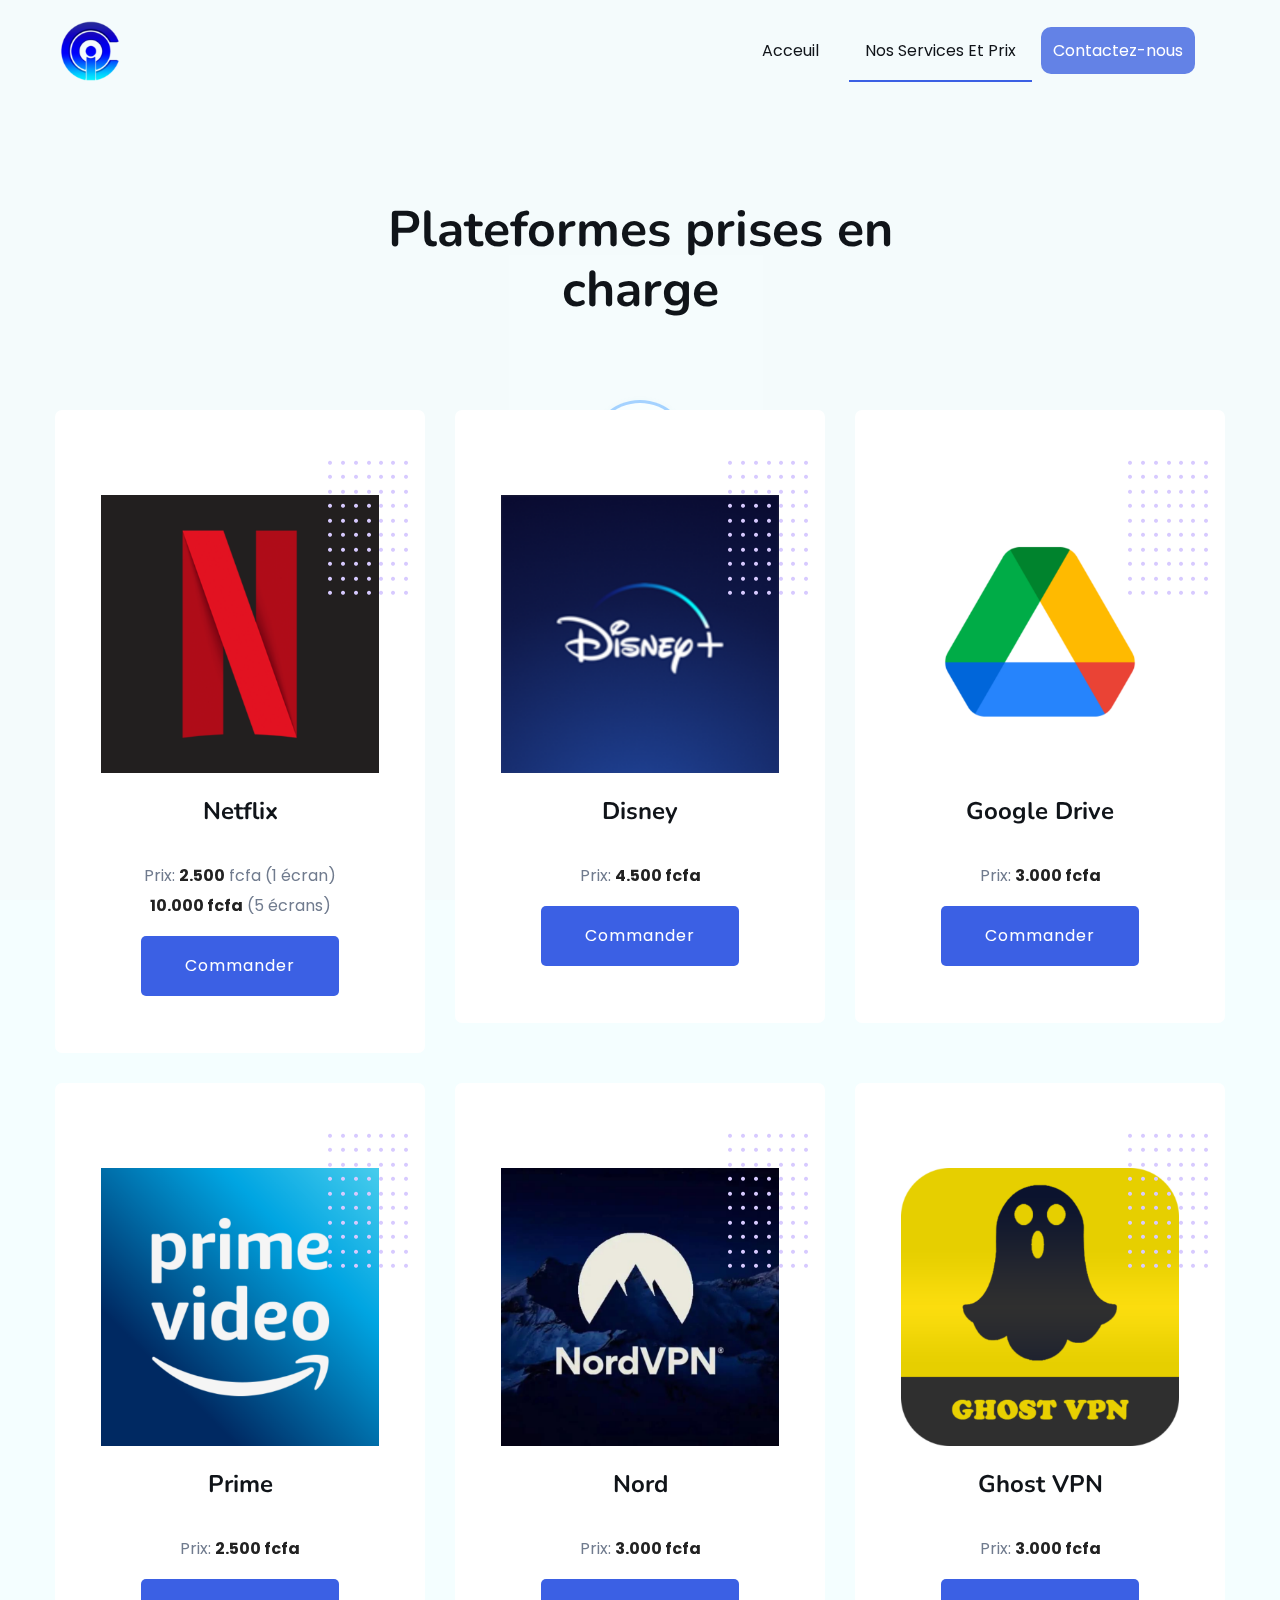
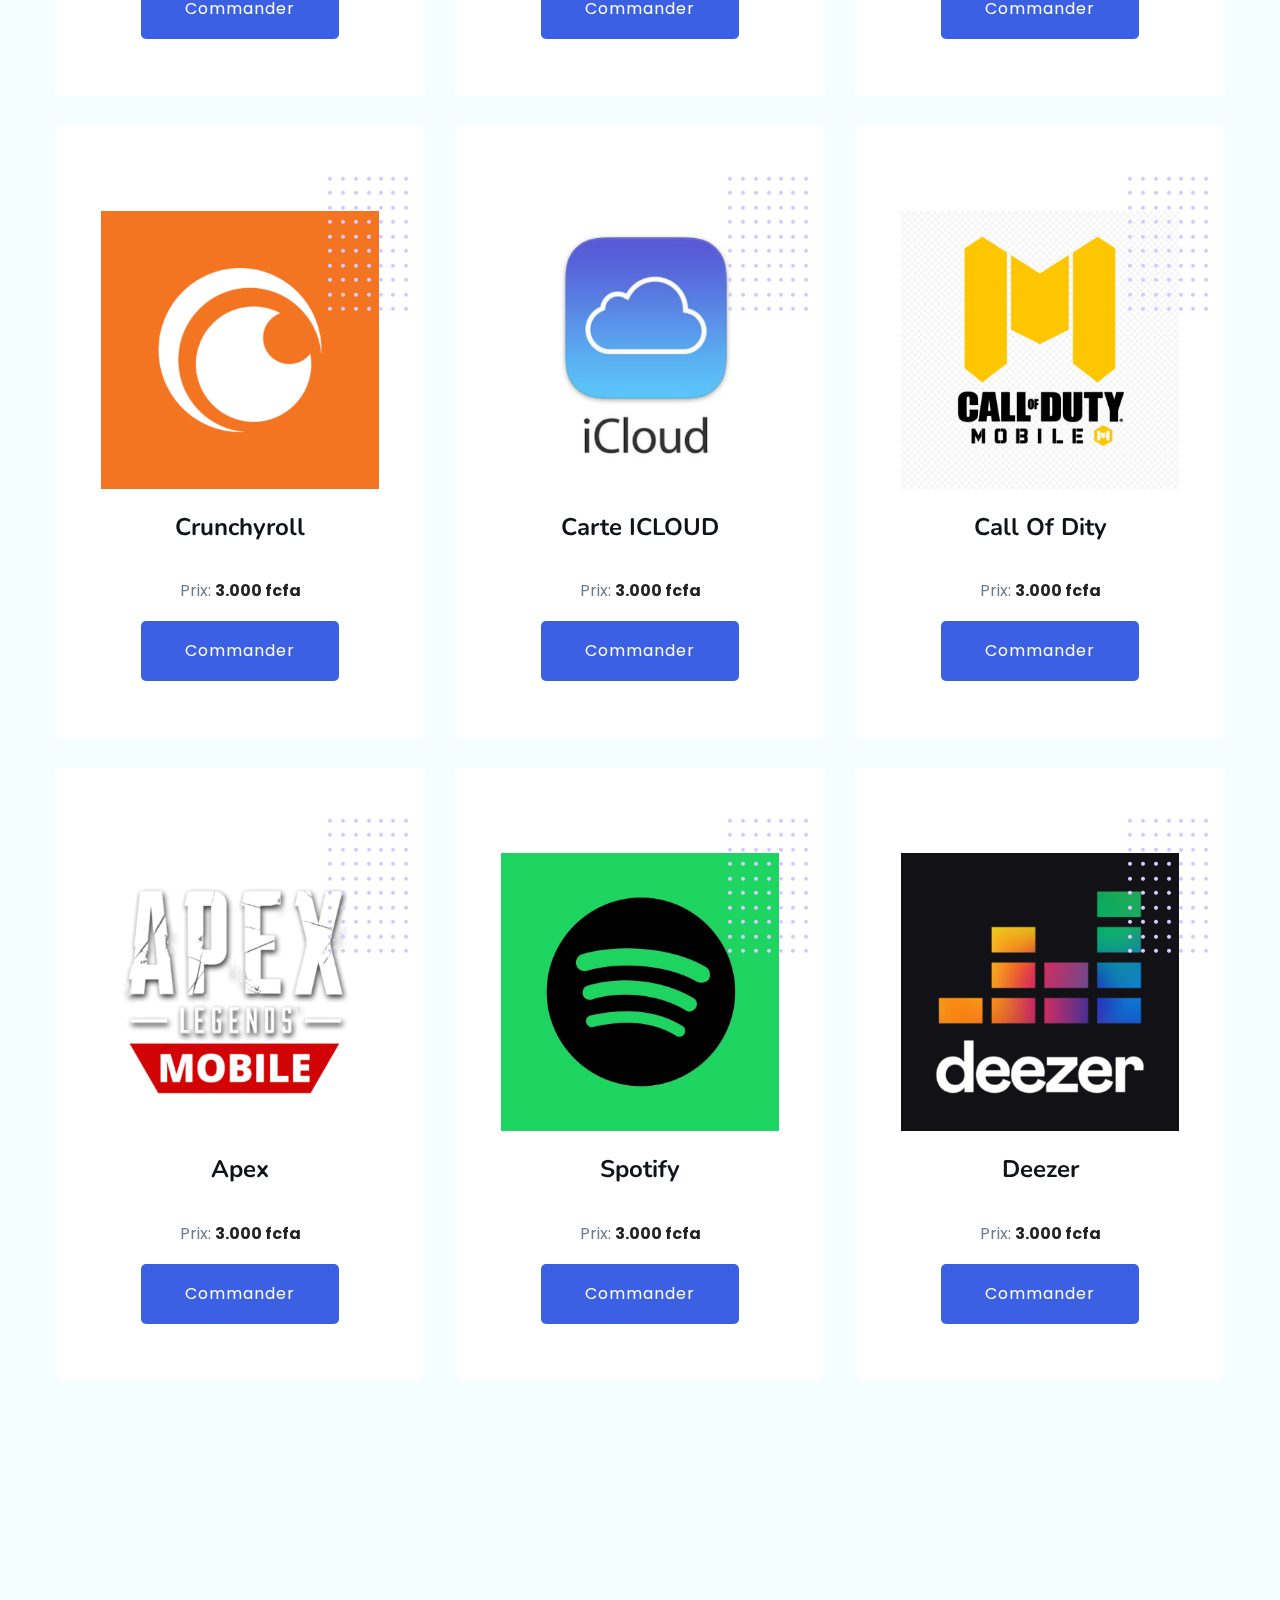
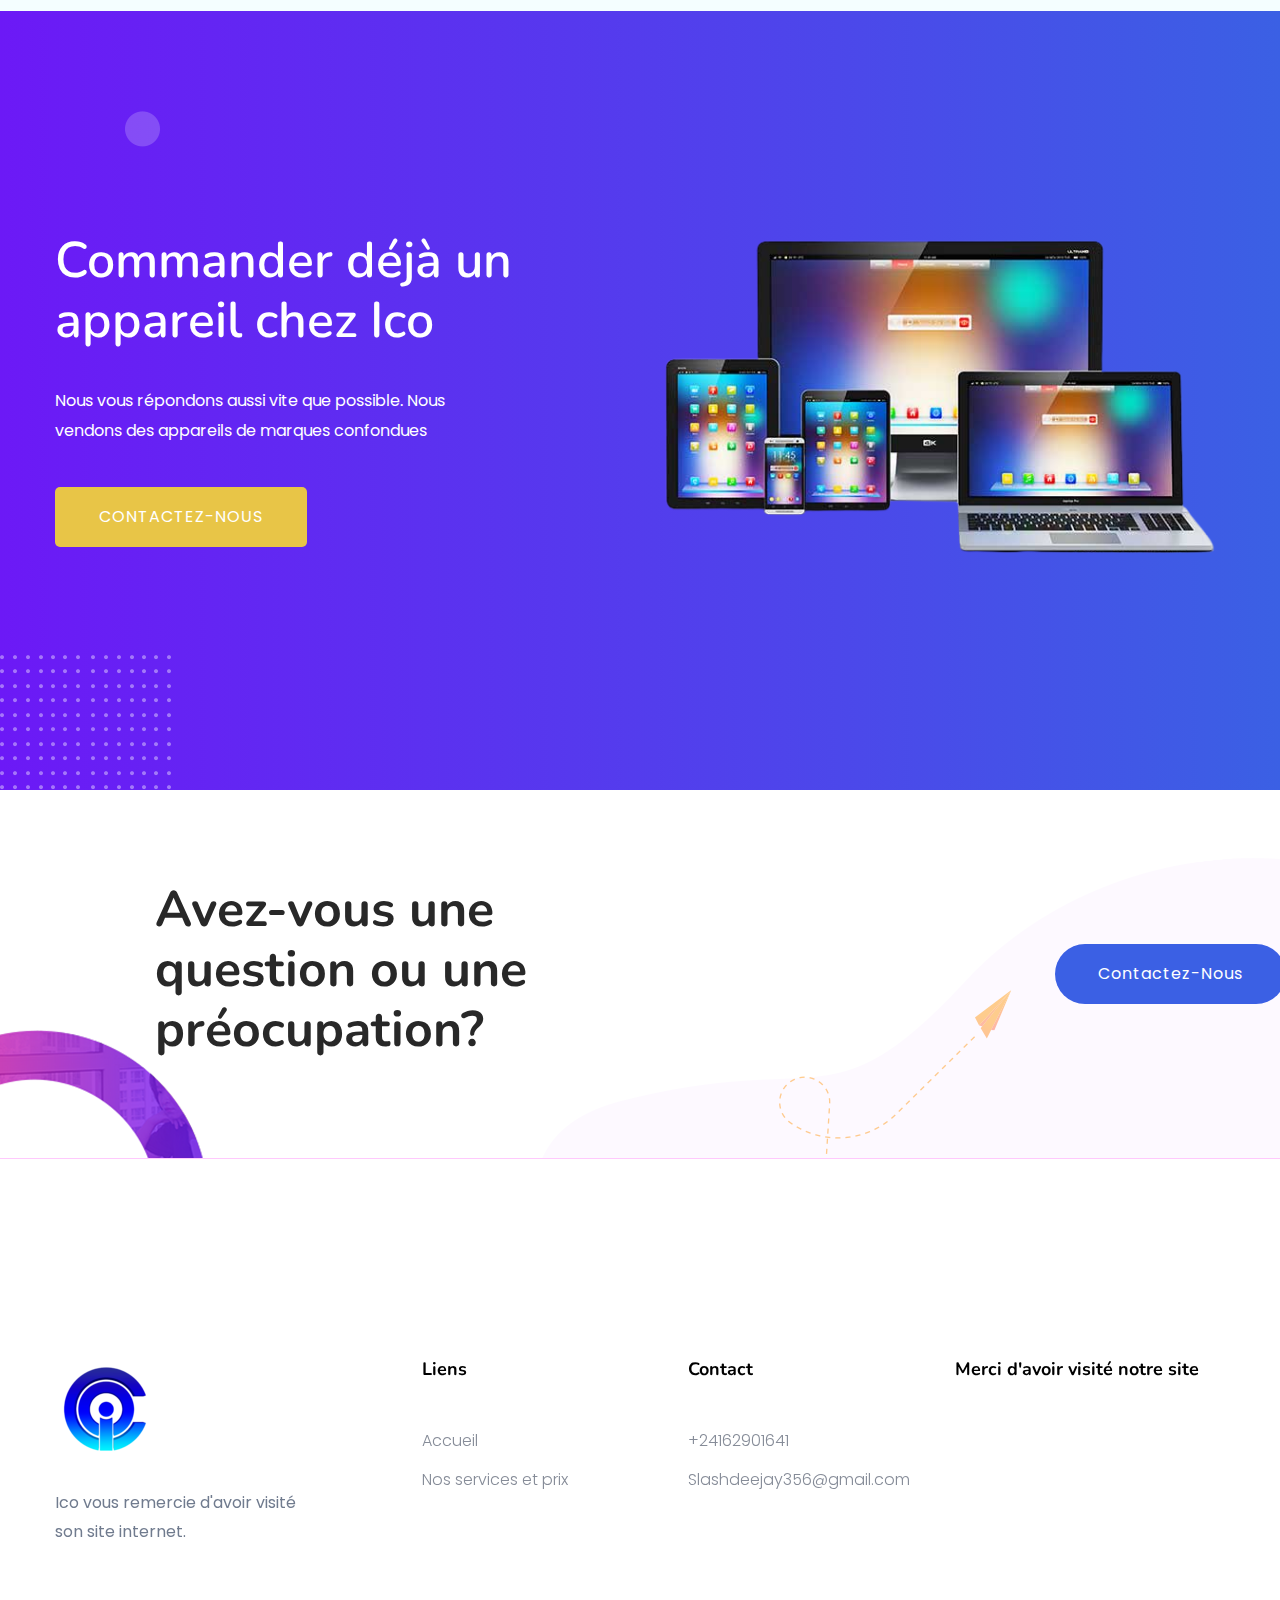
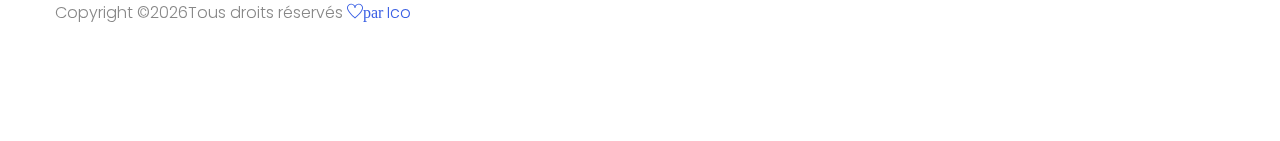
==== services.html @ b7241679 "A" ====
<!doctype html>
<html class="no-js" lang="zxx">
    <head>
        <meta charset="utf-8">
        <meta http-equiv="x-ua-compatible" content="ie=edge">
        <title>App Landing Template </title>
        <meta name="description" content="">
        <meta name="viewport" content="width=device-width, initial-scale=1">
        <link rel="manifest" href="site.webmanifest">
		<link rel="shortcut icon" type="image/x-icon" href="assets/img/favicon.ico">

		<!-- CSS here -->
            <link rel="stylesheet" href="assets/css/bootstrap.min.css">
            <link rel="stylesheet" href="assets/css/owl.carousel.min.css">
            <link rel="stylesheet" href="assets/css/flaticon.css">
            <link rel="stylesheet" href="assets/css/slicknav.css">
            <link rel="stylesheet" href="assets/css/animate.min.css">
            <link rel="stylesheet" href="assets/css/magnific-popup.css">
            <link rel="stylesheet" href="assets/css/fontawesome-all.min.css">
            <link rel="stylesheet" href="assets/css/themify-icons.css">
            <link rel="stylesheet" href="assets/css/slick.css">
            <link rel="stylesheet" href="assets/css/nice-select.css">
            <link rel="stylesheet" href="assets/css/style.css">
            <link rel="stylesheet" href="assets/css/responsive.css">
   </head>

   <body>
       
    <!-- Preloader Start -->
    <div id="preloader-active">
        <div class="preloader d-flex align-items-center justify-content-center">
            <div class="preloader-inner position-relative">
                <div class="preloader-circle"></div>
                <div class="preloader-img pere-text">
                    <img src="assets/img/logo/logo.png" alt="">
                </div>
            </div>
        </div>
    </div>
    <!-- Preloader Start -->

    <header>
        <!-- Header Start -->
       <div class="header-area header-transparrent ">
            <div class="main-header header-sticky">
                <div class="container">
                    <div class="row align-items-center">
                        <!-- Logo -->
                        <div class="col-xl-2 col-lg-2 col-md-2">
                            <div class="logo">
                                <a href="index.html"><img src="assets/img/logo/logo.png" alt="" width="70"></a>
                            </div>
                        </div>
                        <div class="col-xl-10 col-lg-10 col-md-10">
                            <!-- Main-menu -->
                            <div class="main-menu f-right d-none d-lg-block">
                                <nav>
                                    <ul id="navigation">    
                                        <li ><a href="index.html"> Acceuil</a></li>
                                        
                                        <li class="active"><a href="services.html">Nos services et prix</a></li>
                                        
                                      
                                        
                                        <a href="contact.html" style="background:#6382e6 !important; padding: 12px !important; border-radius: 10px; color: white !important;">Contactez-nous</a>
                                    </ul>
                                </nav>
                            </div>
                        </div>
                        <!-- Mobile Menu -->
                        <div class="col-12">
                            <div class="mobile_menu d-block d-lg-none"></div>
                        </div>
                    </div>
                </div>
            </div>
       </div>
        <!-- Header End -->
    </header>

    <main>

        <!-- Services Area Start -->
        <section class="service-area sky-blue section-padding2">
            <div class="container">
                <!-- Section Tittle -->
                <div class="row d-flex justify-content-center">
                    <div class="col-lg-6">
                        <div class="section-tittle text-center">
                            <h2>Plateformes prises en charge</h2>
                        </div>
                    </div>
                </div>
                <!-- Section caption -->
                <div class="row">
                    <div class="col-xl-4 col-lg-4 col-md-6">
                        <div class="services-caption text-center mb-30">
                            
                            <div class="service-icon">
                                
                                <img src="./assets/img/hero/netlify.png" alt="" srcset="" class="img-fluid">
                            </div> 
                            
                            <div class="service-cap">
                                <br>
                                <h4><a href="#">Netflix</a></h4>
                                <p>Prix: <b>2.500</b> fcfa (1 écran) <br> <b>10.000 fcfa</b> (5 écrans)</p>
                            </div>
                            <a href="https://wa.me/+24107236972?text=Bonjour Ico, Je veux un abonnement NETFLIX." class="j btn btn-primary"> Commander</a>
                        </div>
                    </div>
                    <div class="col-xl-4 col-lg-4 col-md-6">
                        <div class="services-caption text-center mb-30">
                            <div class="service-icon">
                                
                                <img src="./assets/img/hero/disney.png" alt="" srcset="" class="img-fluid">

                            </div> 
                            <div class="service-cap">
                                <br>
                                <h4><a href="#">Disney</a></h4>
                                <p>Prix: <b>4.500 fcfa</b> </p>
                            </div>
                            <a href="https://wa.me/+24107236972?text=Bonjour Ico, Je veux un abonnement Disney." class="j btn btn-primary"> Commander</a>

                        </div>
                    </div> 

                    <div class="col-xl-4 col-lg-4 col-md-6">
                        <div class="services-caption  text-center mb-30">
                            <div class="service-icon">
                                
                                <img src="./assets/img/hero/drive.png" alt="" srcset="" class="img-fluid">
                                
                            </div> 
                            <div class="service-cap">
                                <br>
                                <h4><a href="#">Google Drive</a></h4>
                                <p>Prix: <b>3.000 fcfa</b> </p>

                            </div>
                            <a href="https://wa.me/+24107236972?text=Bonjour Ico, Je veux plus d'informations sur drive." class="j btn btn-primary"> Commander</a>

                        </div>
                    </div>

                    <div class="col-xl-4 col-lg-4 col-md-6">
                        <div class="services-caption  text-center mb-30">
                            <div class="service-icon">
                                
                                <img src="./assets/img/hero/prime.png" alt="" srcset="" class="img-fluid">
                                
                            </div> 
                            <div class="service-cap">
                                <br>
                                <h4><a href="#">Prime</a></h4>
                                <p>Prix: <b>2.500 fcfa</b> </p>
                                

                            </div>
                            <a href="https://wa.me/+24107236972?text=Bonjour Ico, Je veux un abonnement Prime." class="j btn btn-primary"> Commander</a>

                        </div>
                    </div>
                    <div class="col-xl-4 col-lg-4 col-md-6">
                        <div class="services-caption  text-center mb-30">
                            <div class="service-icon">
                                
                                <img src="./assets/img/hero/nord.png" alt="" srcset="" class="img-fluid">
                                
                            </div> 
                            <div class="service-cap">
                                <br>
                                <h4><a href="#">Nord</a></h4>
                                <p>Prix: <b>3.000 fcfa</b> </p>
                                

                            </div>
                            <a href="https://wa.me/+24107236972?text=Bonjour Ico, Je veux un abonnement Nord." class="j btn btn-primary"> Commander</a>

                        </div>
                    </div>

                    <div class="col-xl-4 col-lg-4 col-md-6">
                        <div class="services-caption  text-center mb-30">
                            <div class="service-icon">
                                
                                <img src="./assets/img/hero/vpn.png" alt="" srcset="" class="img-fluid">
                                
                            </div> 
                            <div class="service-cap">
                                <br>
                                <h4><a href="#">Ghost VPN</a></h4>
                                <p>Prix: <b>3.000 fcfa</b> </p>
                                

                            </div>
                            <a href="https://wa.me/+24107236972?text=Bonjour Ico, Je veux un abonnement Ghost VPN." class="j btn btn-primary"> Commander</a>

                        </div>
                    </div>
                    <div class="col-xl-4 col-lg-4 col-md-6">
                        <div class="services-caption  text-center mb-30">
                            <div class="service-icon">
                                
                                <img src="./assets/img/hero/cty.png" alt="" srcset="" class="img-fluid">
                                
                            </div> 
                            <div class="service-cap">
                                <br>
                                <h4><a href="#">Crunchyroll </a></h4>
                                <p>Prix: <b>3.000 fcfa</b> </p>
                                

                            </div>
                            <a href="https://wa.me/+24107236972?text=Bonjour Ico, Je veux un abonnement Crunchyroll ." class="j btn btn-primary"> Commander</a>

                        </div>
                    </div>

                    <div class="col-xl-4 col-lg-4 col-md-6">
                        <div class="services-caption  text-center mb-30">
                            <div class="service-icon">
                                
                                <img src="./assets/img/hero/cloud.png" alt="" srcset="" class="img-fluid">
                                
                            </div> 
                            <div class="service-cap">
                                <br>
                                <h4><a href="#">Carte ICLOUD </a></h4>
                                <p>Prix: <b>3.000 fcfa</b> </p>
                                

                            </div>
                            <a href="https://wa.me/+24107236972?text=Bonjour Ico, Je veux une carte Icloud ." class="j btn btn-primary"> Commander</a>

                        </div>
                    </div>

                    <div class="col-xl-4 col-lg-4 col-md-6">
                        <div class="services-caption  text-center mb-30">
                            <div class="service-icon">
                                
                                <img src="./assets/img/hero/call.png" alt="" srcset="" class="img-fluid">
                                
                            </div> 
                            <div class="service-cap">
                                <br>
                                <h4><a href="#">Call Of Dity </a></h4>
                                <p>Prix: <b>3.000 fcfa</b> </p>
                                

                            </div>
                            <a href="https://wa.me/+24107236972?text=Bonjour Ico, Je veux en savoir plus sur Call of Dity ." class="j btn btn-primary"> Commander</a>

                        </div>
                    </div>

                    <div class="col-xl-4 col-lg-4 col-md-6">
                        <div class="services-caption  text-center mb-30">
                            <div class="service-icon">
                                
                                <img src="./assets/img/hero/apex.png" alt="" srcset="" class="img-fluid">
                                
                            </div> 
                            <div class="service-cap">
                                <br>
                                <h4><a href="#">Apex  </a></h4>
                                <p>Prix: <b>3.000 fcfa</b> </p>
                                

                            </div>
                            <a href="https://wa.me/+24107236972?text=Bonjour Ico, Je veux en savoir plus sur Apex Legends Mobile ." class="j btn btn-primary"> Commander</a>

                        </div>
                    </div>

                    <div class="col-xl-4 col-lg-4 col-md-6">
                        <div class="services-caption  text-center mb-30">
                            <div class="service-icon">
                                
                                <img src="./assets/img/hero/spotify.png" alt="" srcset="" class="img-fluid">
                                
                            </div> 
                            <div class="service-cap">
                                <br>
                                <h4><a href="#">Spotify </a></h4>
                                <p>Prix: <b>3.000 fcfa</b> </p>
                                

                            </div>
                            <a href="https://wa.me/+24107236972?text=Bonjour Ico, Je veux un abonnement Spotify." class="j btn btn-primary"> Commander</a>

                        </div>
                    </div>

                    <div class="col-xl-4 col-lg-4 col-md-6">
                        <div class="services-caption  text-center mb-30">
                            <div class="service-icon">
                                
                                <img src="./assets/img/hero/deezer.png" alt="" srcset="" class="img-fluid">
                                
                            </div> 
                            <div class="service-cap">
                                <br>
                                <h4><a href="#">Deezer </a></h4>
                                <p>Prix: <b>3.000 fcfa</b> </p>
                                

                            </div>
                            <a href="https://wa.me/+24107236972?text=Bonjour Ico, Je veux un abonnement Deezer ." class="j btn btn-primary"> Commander</a>

                        </div>
                    </div>


                    
                   
                    
                </div>
            </div>
        </section>
        <!-- Services Area End -->
        
        <!-- Available App  Start-->
        <div class="available-app-area">
            <div class="container">
                <div class="row d-flex justify-content-between">
                    <div class="col-xl-5 col-lg-6">
                        <div class="app-caption">
                            <div class="section-tittle section-tittle3">
                                <h2>Commander déjà un appareil chez Ico</h2>
                                <p>Nous vous répondons aussi vite que possible. Nous vendons des appareils de marques confondues </p>
                              
                                <div class="">
                                    <a href="https://wa.me/+24107236972?text=Bonjour Ico, Je veux commander un appareil" class="btn btn-danger" style="background-color: #E8C547;">CONTACTEZ-NOUS</a>
                                </div>
                            </div>
                        </div>
                    </div>
                    <div class="col-xl-6 col-lg-6">
                        <div class="app-img">
                            <img src="assets/img/hero/ordi1301-removebg-preview.png" alt="">
                        </div>
                    </div>
                </div>
            </div>
            <!-- Shape -->
            <div class="app-shape">
                <img src="assets/img/shape/app-shape-top.png" alt="" class="app-shape-top heartbeat d-none d-lg-block">
                <img src="assets/img/shape/app-shape-left.png" alt="" class="app-shape-left d-none d-xl-block">
                <!-- <img src="assets/img/shape/app-shape-right.png" alt="" class="app-shape-right bounce-animate "> -->
            </div>
        </div>
        <!-- Available App End-->
        <!-- Say Something Start -->
        <div class="say-something-aera pt-90 pb-90 fix">
            <div class="container">
                <div class="row justify-content-between align-items-center">
                    <div class="offset-xl-1 offset-lg-1 col-xl-5 col-lg-5">
                        <div class="say-something-cap">
                            <h2>Avez-vous une question ou une préocupation?</h2>
                        </div>
                    </div>
                    <div class="col-xl-2 col-lg-3">
                        <div class="say-btn">
                            <a href="https://wa.me/+24107236972?text=Bonjour Ico, J'ai une petite préocupation..." class="btn radius-btn">Contactez-nous</a>
                        </div>
                    </div>
                </div>
            </div>
            <!-- shape -->
            <div class="say-shape">
                <img src="assets/img/shape/say-shape-left.png" alt="" class="say-shape1 rotateme d-none d-xl-block">
                <img src="assets/img/shape/say-shape-right.png" alt="" class="say-shape2 d-none d-lg-block">
            </div>
        </div>
        <!-- Say Something End -->
     
    </main>
    <footer>

        <!-- Footer Start-->
       <div class="footer-main">
         <div class="footer-area footer-padding">
             <div class="container">
                 <div class="row  justify-content-between">
                     <div class="col-lg-3 col-md-4 col-sm-8">
                          <div class="single-footer-caption mb-30">
                               <!-- logo -->
                              <div class="footer-logo">
                                  <a href="index.html"><img src="assets/img/logo/logo.png" alt=""></a>
                              </div>
                              <div class="footer-tittle">
                                  <div class="footer-pera">
                                      <p class="info1">Ico vous remercie d'avoir visité son site internet.</p>
                                 </div>
                              </div>
                          </div>
                     </div>
                     <div class="col-lg-2 col-md-4 col-sm-5">
                         <div class="single-footer-caption mb-50">
                             <div class="footer-tittle">
                                 <h4>Liens</h4>
                                 <ul>
                                     <li><a href="#">Accueil</a></li>
                                     <li><a href="#">Nos services et prix</a></li>
                                    
                                 </ul>
                             </div>
                         </div>
                     </div>
                     <div class="col-lg-2 col-md-4 col-sm-7">
                         <div class="single-footer-caption mb-50">
                             <div class="footer-tittle">
                                 <h4>Contact</h4>
                                 <ul>
                                     <li><a href="tel:+24162901641">+24162901641</a></li>
                                     <li><a href="mailto:Slashdeejay356@gmail.com">Slashdeejay356@gmail.com</a></li>
                                     
                                 </ul>
                             </div>
                         </div>
                     </div>
                     <div class="col-lg-3 col-md-6 col-sm-8">
                         <div class="single-footer-caption mb-50">
                             <div class="footer-tittle">
                                 <h4>Merci d'avoir visité notre site</h4>
                                 <div class="footer-pera footer-pera2">
                                  
                              </div>
                              <!-- Form -->
                              
                             </div>
                         </div>
                     </div>
                 </div>
                 <!-- Copy-Right -->
                 <div class="row align-items-center">
                     <div class="col-xl-12 ">
                         <div class="footer-copy-right">
                            <p><!-- Link back to Colorlib can't be removed. Template is licensed under CC BY 3.0. -->
   Copyright &copy;<script>document.write(new Date().getFullYear());</script>Tous droits réservés <i class="ti-heart" aria-hidden="true">par</i> <a href="#" target="_blank">Ico</a>
   <!-- Link back to Colorlib can't be removed. Template is licensed under CC BY 3.0. --></p>
                         </div>
                     </div>
                 </div>
             </div>
         </div>
       </div>
        <!-- Footer End-->
 
    </footer>
   
	<!-- JS here -->
	
		<!-- All JS Custom Plugins Link Here here -->
        <script src="./assets/js/vendor/modernizr-3.5.0.min.js"></script>
		
		<!-- Jquery, Popper, Bootstrap -->
		<script src="./assets/js/vendor/jquery-1.12.4.min.js"></script>
        <script src="./assets/js/popper.min.js"></script>
        <script src="./assets/js/bootstrap.min.js"></script>
	    <!-- Jquery Mobile Menu -->
        <script src="./assets/js/jquery.slicknav.min.js"></script>

		<!-- Jquery Slick , Owl-Carousel Plugins -->
        <script src="./assets/js/owl.carousel.min.js"></script>
        <script src="./assets/js/slick.min.js"></script>
        <!-- Date Picker -->
        <script src="./assets/js/gijgo.min.js"></script>
		<!-- One Page, Animated-HeadLin -->
        <script src="./assets/js/wow.min.js"></script>
		<script src="./assets/js/animated.headline.js"></script>
        <script src="./assets/js/jquery.magnific-popup.js"></script>

		<!-- Scrollup, nice-select, sticky -->
        <script src="./assets/js/jquery.scrollUp.min.js"></script>
        <script src="./assets/js/jquery.nice-select.min.js"></script>
		<script src="./assets/js/jquery.sticky.js"></script>
        
        <!-- contact js -->
        <script src="./assets/js/contact.js"></script>
        <script src="./assets/js/jquery.form.js"></script>
        <script src="./assets/js/jquery.validate.min.js"></script>
        <script src="./assets/js/mail-script.js"></script>
        <script src="./assets/js/jquery.ajaxchimp.min.js"></script>
        
		<!-- Jquery Plugins, main Jquery -->	
        <script src="./assets/js/plugins.js"></script>
        <script src="./assets/js/main.js"></script>
        
    </body>
</html>
---- assets/css/flaticon.css ----
/*
  	Flaticon icon font: Flaticon
  	Creation date: 20/02/2020 09:43
  	*/

@font-face {
  font-family: "Flaticon";
  src: url("../fonts/Flaticon.eot");
  src: url("../fonts/Flaticon.eot?#iefix") format("embedded-opentype"),
       url("../fonts/Flaticon.woff2") format("woff2"),
       url("../fonts/Flaticon.woff") format("woff"),
       url("../fonts/Flaticon.ttf") format("truetype"),
       url("../fonts/Flaticon.svg#Flaticon") format("svg");
  font-weight: normal;
  font-style: normal;
}

@media screen and (-webkit-min-device-pixel-ratio:0) {
  @font-face {
    font-family: "Flaticon";
    src: url("../fonts/Flaticon.svg#Flaticon") format("svg");
  }
}

[class^="flaticon-"]:before, [class*=" flaticon-"]:before,
[class^="flaticon-"]:after, [class*=" flaticon-"]:after {   
  font-family: Flaticon;

}

.flaticon-businessman:before { content: "\f100"; }
.flaticon-pay:before { content: "\f101"; }
.flaticon-plane:before { content: "\f102"; }
.flaticon-support:before { content: "\f103"; }
---- assets/css/themify-icons.css ----
@font-face {
	font-family: 'themify';
	src:url('../fonts/themify.eot?-fvbane');


	src:url('../fonts/themify.eot?#iefix-fvbane') format('embedded-opentype'),
		url('../fonts/themify.woff?-fvbane') format('woff'),
		url('../fonts/themify.ttf?-fvbane') format('truetype'),
		url('../fonts/themify.svg?-fvbane#themify') format('svg');
	font-weight: normal;
	font-style: normal;
}

[class^="ti-"], [class*=" ti-"] {
	font-family: 'themify';
	speak: none;
	font-style: normal;
	font-weight: normal;
	font-variant: normal;
	text-transform: none;
	line-height: 1;

	/* Better Font Rendering =========== */
	-webkit-font-smoothing: antialiased;
	-moz-osx-font-smoothing: grayscale;
}

.ti-wand:before {
	content: "\e600";
}
.ti-volume:before {
	content: "\e601";
}
.ti-user:before {
	content: "\e602";
}
.ti-unlock:before {
	content: "\e603";
}
.ti-unlink:before {
	content: "\e604";
}
.ti-trash:before {
	content: "\e605";
}
.ti-thought:before {
	content: "\e606";
}
.ti-target:before {
	content: "\e607";
}
.ti-tag:before {
	content: "\e608";
}
.ti-tablet:before {
	content: "\e609";
}
.ti-star:before {
	content: "\e60a";
}
.ti-spray:before {
	content: "\e60b";
}
.ti-signal:before {
	content: "\e60c";
}
.ti-shopping-cart:before {
	content: "\e60d";
}
.ti-shopping-cart-full:before {
	content: "\e60e";
}
.ti-settings:before {
	content: "\e60f";
}
.ti-search:before {
	content: "\e610";
}
.ti-zoom-in:before {
	content: "\e611";
}
.ti-zoom-out:before {
	content: "\e612";
}
.ti-cut:before {
	content: "\e613";
}
.ti-ruler:before {
	content: "\e614";
}
.ti-ruler-pencil:before {
	content: "\e615";
}
.ti-ruler-alt:before {
	content: "\e616";
}
.ti-bookmark:before {
	content: "\e617";
}
.ti-bookmark-alt:before {
	content: "\e618";
}
.ti-reload:before {
	content: "\e619";
}
.ti-plus:before {
	content: "\e61a";
}
.ti-pin:before {
	content: "\e61b";
}
.ti-pencil:before {
	content: "\e61c";
}
.ti-pencil-alt:before {
	content: "\e61d";
}
.ti-paint-roller:before {
	content: "\e61e";
}
.ti-paint-bucket:before {
	content: "\e61f";
}
.ti-na:before {
	content: "\e620";
}
.ti-mobile:before {
	content: "\e621";
}
.ti-minus:before {
	content: "\e622";
}
.ti-medall:before {
	content: "\e623";
}
.ti-medall-alt:before {
	content: "\e624";
}
.ti-marker:before {
	content: "\e625";
}
.ti-marker-alt:before {
	content: "\e626";
}
.ti-arrow-up:before {
	content: "\e627";
}
.ti-arrow-right:before {
	content: "\e628";
}
.ti-arrow-left:before {
	content: "\e629";
}
.ti-arrow-down:before {
	content: "\e62a";
}
.ti-lock:before {
	content: "\e62b";
}
.ti-location-arrow:before {
	content: "\e62c";
}
.ti-link:before {
	content: "\e62d";
}
.ti-layout:before {
	content: "\e62e";
}
.ti-layers:before {
	content: "\e62f";
}
.ti-layers-alt:before {
	content: "\e630";
}
.ti-key:before {
	content: "\e631";
}
.ti-import:before {
	content: "\e632";
}
.ti-image:before {
	content: "\e633";
}
.ti-heart:before {
	content: "\e634";
}
.ti-heart-broken:before {
	content: "\e635";
}
.ti-hand-stop:before {
	content: "\e636";
}
.ti-hand-open:before {
	content: "\e637";
}
.ti-hand-drag:before {
	content: "\e638";
}
.ti-folder:before {
	content: "\e639";
}
.ti-flag:before {
	content: "\e63a";
}
.ti-flag-alt:before {
	content: "\e63b";
}
.ti-flag-alt-2:before {
	content: "\e63c";
}
.ti-eye:before {
	content: "\e63d";
}
.ti-export:before {
	content: "\e63e";
}
.ti-exchange-vertical:before {
	content: "\e63f";
}
.ti-desktop:before {
	content: "\e640";
}
.ti-cup:before {
	content: "\e641";
}
.ti-crown:before {
	content: "\e642";
}
.ti-comments:before {
	content: "\e643";
}
.ti-comment:before {
	content: "\e644";
}
.ti-comment-alt:before {
	content: "\e645";
}
.ti-close:before {
	content: "\e646";
}
.ti-clip:before {
	content: "\e647";
}
.ti-angle-up:before {
	content: "\e648";
}
.ti-angle-right:before {
	content: "\e649";
}
.ti-angle-left:before {
	content: "\e64a";
}
.ti-angle-down:before {
	content: "\e64b";
}
.ti-check:before {
	content: "\e64c";
}
.ti-check-box:before {
	content: "\e64d";
}
.ti-camera:before {
	content: "\e64e";
}
.ti-announcement:before {
	content: "\e64f";
}
.ti-brush:before {
	content: "\e650";
}
.ti-briefcase:before {
	content: "\e651";
}
.ti-bolt:before {
	content: "\e652";
}
.ti-bolt-alt:before {
	content: "\e653";
}
.ti-blackboard:before {
	content: "\e654";
}
.ti-bag:before {
	content: "\e655";
}
.ti-move:before {
	content: "\e656";
}
.ti-arrows-vertical:before {
	content: "\e657";
}
.ti-arrows-horizontal:before {
	content: "\e658";
}
.ti-fullscreen:before {
	content: "\e659";
}
.ti-arrow-top-right:before {
	content: "\e65a";
}
.ti-arrow-top-left:before {
	content: "\e65b";
}
.ti-arrow-circle-up:before {
	content: "\e65c";
}
.ti-arrow-circle-right:before {
	content: "\e65d";
}
.ti-arrow-circle-left:before {
	content: "\e65e";
}
.ti-arrow-circle-down:before {
	content: "\e65f";
}
.ti-angle-double-up:before {
	content: "\e660";
}
.ti-angle-double-right:before {
	content: "\e661";
}
.ti-angle-double-left:before {
	content: "\e662";
}
.ti-angle-double-down:before {
	content: "\e663";
}
.ti-zip:before {
	content: "\e664";
}
.ti-world:before {
	content: "\e665";
}
.ti-wheelchair:before {
	content: "\e666";
}
.ti-view-list:before {
	content: "\e667";
}
.ti-view-list-alt:before {
	content: "\e668";
}
.ti-view-grid:before {
	content: "\e669";
}
.ti-uppercase:before {
	content: "\e66a";
}
.ti-upload:before {
	content: "\e66b";
}
.ti-underline:before {
	content: "\e66c";
}
.ti-truck:before {
	content: "\e66d";
}
.ti-timer:before {
	content: "\e66e";
}
.ti-ticket:before {
	content: "\e66f";
}
.ti-thumb-up:before {
	content: "\e670";
}
.ti-thumb-down:before {
	content: "\e671";
}
.ti-text:before {
	content: "\e672";
}
.ti-stats-up:before {
	content: "\e673";
}
.ti-stats-down:before {
	content: "\e674";
}
.ti-split-v:before {
	content: "\e675";
}
.ti-split-h:before {
	content: "\e676";
}
.ti-smallcap:before {
	content: "\e677";
}
.ti-shine:before {
	content: "\e678";
}
.ti-shift-right:before {
	content: "\e679";
}
.ti-shift-left:before {
	content: "\e67a";
}
.ti-shield:before {
	content: "\e67b";
}
.ti-notepad:before {
	content: "\e67c";
}
.ti-server:before {
	content: "\e67d";
}
.ti-quote-right:before {
	content: "\e67e";
}
.ti-quote-left:before {
	content: "\e67f";
}
.ti-pulse:before {
	content: "\e680";
}
.ti-printer:before {
	content: "\e681";
}
.ti-power-off:before {
	content: "\e682";
}
.ti-plug:before {
	content: "\e683";
}
.ti-pie-chart:before {
	content: "\e684";
}
.ti-paragraph:before {
	content: "\e685";
}
.ti-panel:before {
	content: "\e686";
}
.ti-package:before {
	content: "\e687";
}
.ti-music:before {
	content: "\e688";
}
.ti-music-alt:before {
	content: "\e689";
}
.ti-mouse:before {
	content: "\e68a";
}
.ti-mouse-alt:before {
	content: "\e68b";
}
.ti-money:before {
	content: "\e68c";
}
.ti-microphone:before {
	content: "\e68d";
}
.ti-menu:before {
	content: "\e68e";
}
.ti-menu-alt:before {
	content: "\e68f";
}
.ti-map:before {
	content: "\e690";
}
.ti-map-alt:before {
	content: "\e691";
}
.ti-loop:before {
	content: "\e692";
}
.ti-location-pin:before {
	content: "\e693";
}
.ti-list:before {
	content: "\e694";
}
.ti-light-bulb:before {
	content: "\e695";
}
.ti-Italic:before {
	content: "\e696";
}
.ti-info:before {
	content: "\e697";
}
.ti-infinite:before {
	content: "\e698";
}
.ti-id-badge:before {
	content: "\e699";
}
.ti-hummer:before {
	content: "\e69a";
}
.ti-home:before {
	content: "\e69b";
}
.ti-help:before {
	content: "\e69c";
}
.ti-headphone:before {
	content: "\e69d";
}
.ti-harddrives:before {
	content: "\e69e";
}
.ti-harddrive:before {
	content: "\e69f";
}
.ti-gift:before {
	content: "\e6a0";
}
.ti-game:before {
	content: "\e6a1";
}
.ti-filter:before {
	content: "\e6a2";
}
.ti-files:before {
	content: "\e6a3";
}
.ti-file:before {
	content: "\e6a4";
}
.ti-eraser:before {
	content: "\e6a5";
}
.ti-envelope:before {
	content: "\e6a6";
}
.ti-download:before {
	content: "\e6a7";
}
.ti-direction:before {
	content: "\e6a8";
}
.ti-direction-alt:before {
	content: "\e6a9";
}
.ti-dashboard:before {
	content: "\e6aa";
}
.ti-control-stop:before {
	content: "\e6ab";
}
.ti-control-shuffle:before {
	content: "\e6ac";
}
.ti-control-play:before {
	content: "\e6ad";
}
.ti-control-pause:before {
	content: "\e6ae";
}
.ti-control-forward:before {
	content: "\e6af";
}
.ti-control-backward:before {
	content: "\e6b0";
}
.ti-cloud:before {
	content: "\e6b1";
}
.ti-cloud-up:before {
	content: "\e6b2";
}
.ti-cloud-down:before {
	content: "\e6b3";
}
.ti-clipboard:before {
	content: "\e6b4";
}
.ti-car:before {
	content: "\e6b5";
}
.ti-calendar:before {
	content: "\e6b6";
}
.ti-book:before {
	content: "\e6b7";
}
.ti-bell:before {
	content: "\e6b8";
}
.ti-basketball:before {
	content: "\e6b9";
}
.ti-bar-chart:before {
	content: "\e6ba";
}
.ti-bar-chart-alt:before {
	content: "\e6bb";
}
.ti-back-right:before {
	content: "\e6bc";
}
.ti-back-left:before {
	content: "\e6bd";
}
.ti-arrows-corner:before {
	content: "\e6be";
}
.ti-archive:before {
	content: "\e6bf";
}
.ti-anchor:before {
	content: "\e6c0";
}
.ti-align-right:before {
	content: "\e6c1";
}
.ti-align-left:before {
	content: "\e6c2";
}
.ti-align-justify:before {
	content: "\e6c3";
}
.ti-align-center:before {
	content: "\e6c4";
}
.ti-alert:before {
	content: "\e6c5";
}
.ti-alarm-clock:before {
	content: "\e6c6";
}
.ti-agenda:before {
	content: "\e6c7";
}
.ti-write:before {
	content: "\e6c8";
}
.ti-window:before {
	content: "\e6c9";
}
.ti-widgetized:before {
	content: "\e6ca";
}
.ti-widget:before {
	content: "\e6cb";
}
.ti-widget-alt:before {
	content: "\e6cc";
}
.ti-wallet:before {
	content: "\e6cd";
}
.ti-video-clapper:before {
	content: "\e6ce";
}
.ti-video-camera:before {
	content: "\e6cf";
}
.ti-vector:before {
	content: "\e6d0";
}
.ti-themify-logo:before {
	content: "\e6d1";
}
.ti-themify-favicon:before {
	content: "\e6d2";
}
.ti-themify-favicon-alt:before {
	content: "\e6d3";
}
.ti-support:before {
	content: "\e6d4";
}
.ti-stamp:before {
	content: "\e6d5";
}
.ti-split-v-alt:before {
	content: "\e6d6";
}
.ti-slice:before {
	content: "\e6d7";
}
.ti-shortcode:before {
	content: "\e6d8";
}
.ti-shift-right-alt:before {
	content: "\e6d9";
}
.ti-shift-left-alt:before {
	content: "\e6da";
}
.ti-ruler-alt-2:before {
	content: "\e6db";
}
.ti-receipt:before {
	content: "\e6dc";
}
.ti-pin2:before {
	content: "\e6dd";
}
.ti-pin-alt:before {
	content: "\e6de";
}
.ti-pencil-alt2:before {
	content: "\e6df";
}
.ti-palette:before {
	content: "\e6e0";
}
.ti-more:before {
	content: "\e6e1";
}
.ti-more-alt:before {
	content: "\e6e2";
}
.ti-microphone-alt:before {
	content: "\e6e3";
}
.ti-magnet:before {
	content: "\e6e4";
}
.ti-line-double:before {
	content: "\e6e5";
}
.ti-line-dotted:before {
	content: "\e6e6";
}
.ti-line-dashed:before {
	content: "\e6e7";
}
.ti-layout-width-full:before {
	content: "\e6e8";
}
.ti-layout-width-default:before {
	content: "\e6e9";
}
.ti-layout-width-default-alt:before {
	content: "\e6ea";
}
.ti-layout-tab:before {
	content: "\e6eb";
}
.ti-layout-tab-window:before {
	content: "\e6ec";
}
.ti-layout-tab-v:before {
	content: "\e6ed";
}
.ti-layout-tab-min:before {
	content: "\e6ee";
}
.ti-layout-slider:before {
	content: "\e6ef";
}
.ti-layout-slider-alt:before {
	content: "\e6f0";
}
.ti-layout-sidebar-right:before {
	content: "\e6f1";
}
.ti-layout-sidebar-none:before {
	content: "\e6f2";
}
.ti-layout-sidebar-left:before {
	content: "\e6f3";
}
.ti-layout-placeholder:before {
	content: "\e6f4";
}
.ti-layout-menu:before {
	content: "\e6f5";
}
.ti-layout-menu-v:before {
	content: "\e6f6";
}
.ti-layout-menu-separated:before {
	content: "\e6f7";
}
.ti-layout-menu-full:before {
	content: "\e6f8";
}
.ti-layout-media-right-alt:before {
	content: "\e6f9";
}
.ti-layout-media-right:before {
	content: "\e6fa";
}
.ti-layout-media-overlay:before {
	content: "\e6fb";
}
.ti-layout-media-overlay-alt:before {
	content: "\e6fc";
}
.ti-layout-media-overlay-alt-2:before {
	content: "\e6fd";
}
.ti-layout-media-left-alt:before {
	content: "\e6fe";
}
.ti-layout-media-left:before {
	content: "\e6ff";
}
.ti-layout-media-center-alt:before {
	content: "\e700";
}
.ti-layout-media-center:before {
	content: "\e701";
}
.ti-layout-list-thumb:before {
	content: "\e702";
}
.ti-layout-list-thumb-alt:before {
	content: "\e703";
}
.ti-layout-list-post:before {
	content: "\e704";
}
.ti-layout-list-large-image:before {
	content: "\e705";
}
.ti-layout-line-solid:before {
	content: "\e706";
}
.ti-layout-grid4:before {
	content: "\e707";
}
.ti-layout-grid3:before {
	content: "\e708";
}
.ti-layout-grid2:before {
	content: "\e709";
}
.ti-layout-grid2-thumb:before {
	content: "\e70a";
}
.ti-layout-cta-right:before {
	content: "\e70b";
}
.ti-layout-cta-left:before {
	content: "\e70c";
}
.ti-layout-cta-center:before {
	content: "\e70d";
}
.ti-layout-cta-btn-right:before {
	content: "\e70e";
}
.ti-layout-cta-btn-left:before {
	content: "\e70f";
}
.ti-layout-column4:before {
	content: "\e710";
}
.ti-layout-column3:before {
	content: "\e711";
}
.ti-layout-column2:before {
	content: "\e712";
}
.ti-layout-accordion-separated:before {
	content: "\e713";
}
.ti-layout-accordion-merged:before {
	content: "\e714";
}
.ti-layout-accordion-list:before {
	content: "\e715";
}
.ti-ink-pen:before {
	content: "\e716";
}
.ti-info-alt:before {
	content: "\e717";
}
.ti-help-alt:before {
	content: "\e718";
}
.ti-headphone-alt:before {
	content: "\e719";
}
.ti-hand-point-up:before {
	content: "\e71a";
}
.ti-hand-point-right:before {
	content: "\e71b";
}
.ti-hand-point-left:before {
	content: "\e71c";
}
.ti-hand-point-down:before {
	content: "\e71d";
}
.ti-gallery:before {
	content: "\e71e";
}
.ti-face-smile:before {
	content: "\e71f";
}
.ti-face-sad:before {
	content: "\e720";
}
.ti-credit-card:before {
	content: "\e721";
}
.ti-control-skip-forward:before {
	content: "\e722";
}
.ti-control-skip-backward:before {
	content: "\e723";
}
.ti-control-record:before {
	content: "\e724";
}
.ti-control-eject:before {
	content: "\e725";
}
.ti-comments-smiley:before {
	content: "\e726";
}
.ti-brush-alt:before {
	content: "\e727";
}
.ti-youtube:before {
	content: "\e728";
}
.ti-vimeo:before {
	content: "\e729";
}
.ti-twitter:before {
	content: "\e72a";
}
.ti-time:before {
	content: "\e72b";
}
.ti-tumblr:before {
	content: "\e72c";
}
.ti-skype:before {
	content: "\e72d";
}
.ti-share:before {
	content: "\e72e";
}
.ti-share-alt:before {
	content: "\e72f";
}
.ti-rocket:before {
	content: "\e730";
}
.ti-pinterest:before {
	content: "\e731";
}
.ti-new-window:before {
	content: "\e732";
}
.ti-microsoft:before {
	content: "\e733";
}
.ti-list-ol:before {
	content: "\e734";
}
.ti-linkedin:before {
	content: "\e735";
}
.ti-layout-sidebar-2:before {
	content: "\e736";
}
.ti-layout-grid4-alt:before {
	content: "\e737";
}
.ti-layout-grid3-alt:before {
	content: "\e738";
}
.ti-layout-grid2-alt:before {
	content: "\e739";
}
.ti-layout-column4-alt:before {
	content: "\e73a";
}
.ti-layout-column3-alt:before {
	content: "\e73b";
}
.ti-layout-column2-alt:before {
	content: "\e73c";
}
.ti-instagram:before {
	content: "\e73d";
}
.ti-google:before {
	content: "\e73e";
}
.ti-github:before {
	content: "\e73f";
}
.ti-flickr:before {
	content: "\e740";
}
.ti-facebook:before {
	content: "\e741";
}
.ti-dropbox:before {
	content: "\e742";
}
.ti-dribbble:before {
	content: "\e743";
}
.ti-apple:before {
	content: "\e744";
}
.ti-android:before {
	content: "\e745";
}
.ti-save:before {
	content: "\e746";
}
.ti-save-alt:before {
	content: "\e747";
}
.ti-yahoo:before {
	content: "\e748";
}
.ti-wordpress:before {
	content: "\e749";
}
.ti-vimeo-alt:before {
	content: "\e74a";
}
.ti-twitter-alt:before {
	content: "\e74b";
}
.ti-tumblr-alt:before {
	content: "\e74c";
}
.ti-trello:before {
	content: "\e74d";
}
.ti-stack-overflow:before {
	content: "\e74e";
}
.ti-soundcloud:before {
	content: "\e74f";
}
.ti-sharethis:before {
	content: "\e750";
}
.ti-sharethis-alt:before {
	content: "\e751";
}
.ti-reddit:before {
	content: "\e752";
}
.ti-pinterest-alt:before {
	content: "\e753";
}
.ti-microsoft-alt:before {
	content: "\e754";
}
.ti-linux:before {
	content: "\e755";
}
.ti-jsfiddle:before {
	content: "\e756";
}
.ti-joomla:before {
	content: "\e757";
}
.ti-html5:before {
	content: "\e758";
}
.ti-flickr-alt:before {
	content: "\e759";
}
.ti-email:before {
	content: "\e75a";
}
.ti-drupal:before {
	content: "\e75b";
}
.ti-dropbox-alt:before {
	content: "\e75c";
}
.ti-css3:before {
	content: "\e75d";
}
.ti-rss:before {
	content: "\e75e";
}
.ti-rss-alt:before {
	content: "\e75f";
}
---- assets/css/nice-select.css ----
.nice-select {
  -webkit-tap-highlight-color: transparent;
  background-color: #fff;
  border-radius: 5px;
  border: solid 1px #e8e8e8;
  box-sizing: border-box;
  clear: both;
  cursor: pointer;
  display: block;
  float: left;
  font-family: inherit;
  font-size: 14px;
  font-weight: normal;
  height: 42px;
  line-height: 40px;
  outline: none;
  padding-left: 18px;
  padding-right: 30px;
  position: relative;
  text-align: left !important;
  -webkit-transition: all 0.2s ease-in-out;
  transition: all 0.2s ease-in-out;
  -webkit-user-select: none;
     -moz-user-select: none;
      -ms-user-select: none;
          user-select: none;
  white-space: nowrap;
  width: auto; }
  .nice-select:hover {
    border-color: #dbdbdb; }
  .nice-select:active, .nice-select.open, .nice-select:focus {
    border-color: #999; }
  .nice-select:after {
    border-bottom: 2px solid #999;
    border-right: 2px solid #999;
    content: '';
    display: block;
    height: 5px;
    margin-top: -4px;
    pointer-events: none;
    position: absolute;
    right: 12px;
    top: 50%;
    -webkit-transform-origin: 66% 66%;
        -ms-transform-origin: 66% 66%;
            transform-origin: 66% 66%;
    -webkit-transform: rotate(45deg);
        -ms-transform: rotate(45deg);
            transform: rotate(45deg);
    -webkit-transition: all 0.15s ease-in-out;
    transition: all 0.15s ease-in-out;
    width: 5px; }
  .nice-select.open:after {
    -webkit-transform: rotate(-135deg);
        -ms-transform: rotate(-135deg);
            transform: rotate(-135deg); }
  .nice-select.open .list {
    opacity: 1;
    pointer-events: auto;
    -webkit-transform: scale(1) translateY(0);
        -ms-transform: scale(1) translateY(0);
            transform: scale(1) translateY(0); }
  .nice-select.disabled {
    border-color: #ededed;
    color: #999;
    pointer-events: none; }
    .nice-select.disabled:after {
      border-color: #cccccc; }
  .nice-select.wide {
    width: 100%; }
    .nice-select.wide .list {
      left: 0 !important;
      right: 0 !important; }
  .nice-select.right {
    float: right; }
    .nice-select.right .list {
      left: auto;
      right: 0; }
  .nice-select.small {
    font-size: 12px;
    height: 36px;
    line-height: 34px; }
    .nice-select.small:after {
      height: 4px;
      width: 4px; }
    .nice-select.small .option {
      line-height: 34px;
      min-height: 34px; }
  .nice-select .list {
    background-color: #fff;
    border-radius: 5px;
    box-shadow: 0 0 0 1px rgba(68, 68, 68, 0.11);
    box-sizing: border-box;
    margin-top: 4px;
    opacity: 0;
    overflow: hidden;
    padding: 0;
    pointer-events: none;
    position: absolute;
    top: 100%;
    left: 0;
    -webkit-transform-origin: 50% 0;
        -ms-transform-origin: 50% 0;
            transform-origin: 50% 0;
    -webkit-transform: scale(0.75) translateY(-21px);
        -ms-transform: scale(0.75) translateY(-21px);
            transform: scale(0.75) translateY(-21px);
    -webkit-transition: all 0.2s cubic-bezier(0.5, 0, 0, 1.25), opacity 0.15s ease-out;
    transition: all 0.2s cubic-bezier(0.5, 0, 0, 1.25), opacity 0.15s ease-out;
    z-index: 9; }
    .nice-select .list:hover .option:not(:hover) {
      background-color: transparent !important; }
  .nice-select .option {
    cursor: pointer;
    font-weight: 400;
    line-height: 40px;
    list-style: none;
    min-height: 40px;
    outline: none;
    padding-left: 18px;
    padding-right: 29px;
    text-align: left;
    -webkit-transition: all 0.2s;
    transition: all 0.2s; }
    .nice-select .option:hover, .nice-select .option.focus, .nice-select .option.selected.focus {
      background-color: #f6f6f6; }
    .nice-select .option.selected {
      font-weight: bold; }
    .nice-select .option.disabled {
      background-color: transparent;
      color: #999;
      cursor: default; }

.no-csspointerevents .nice-select .list {
  display: none; }

.no-csspointerevents .nice-select.open .list {
  display: block; }
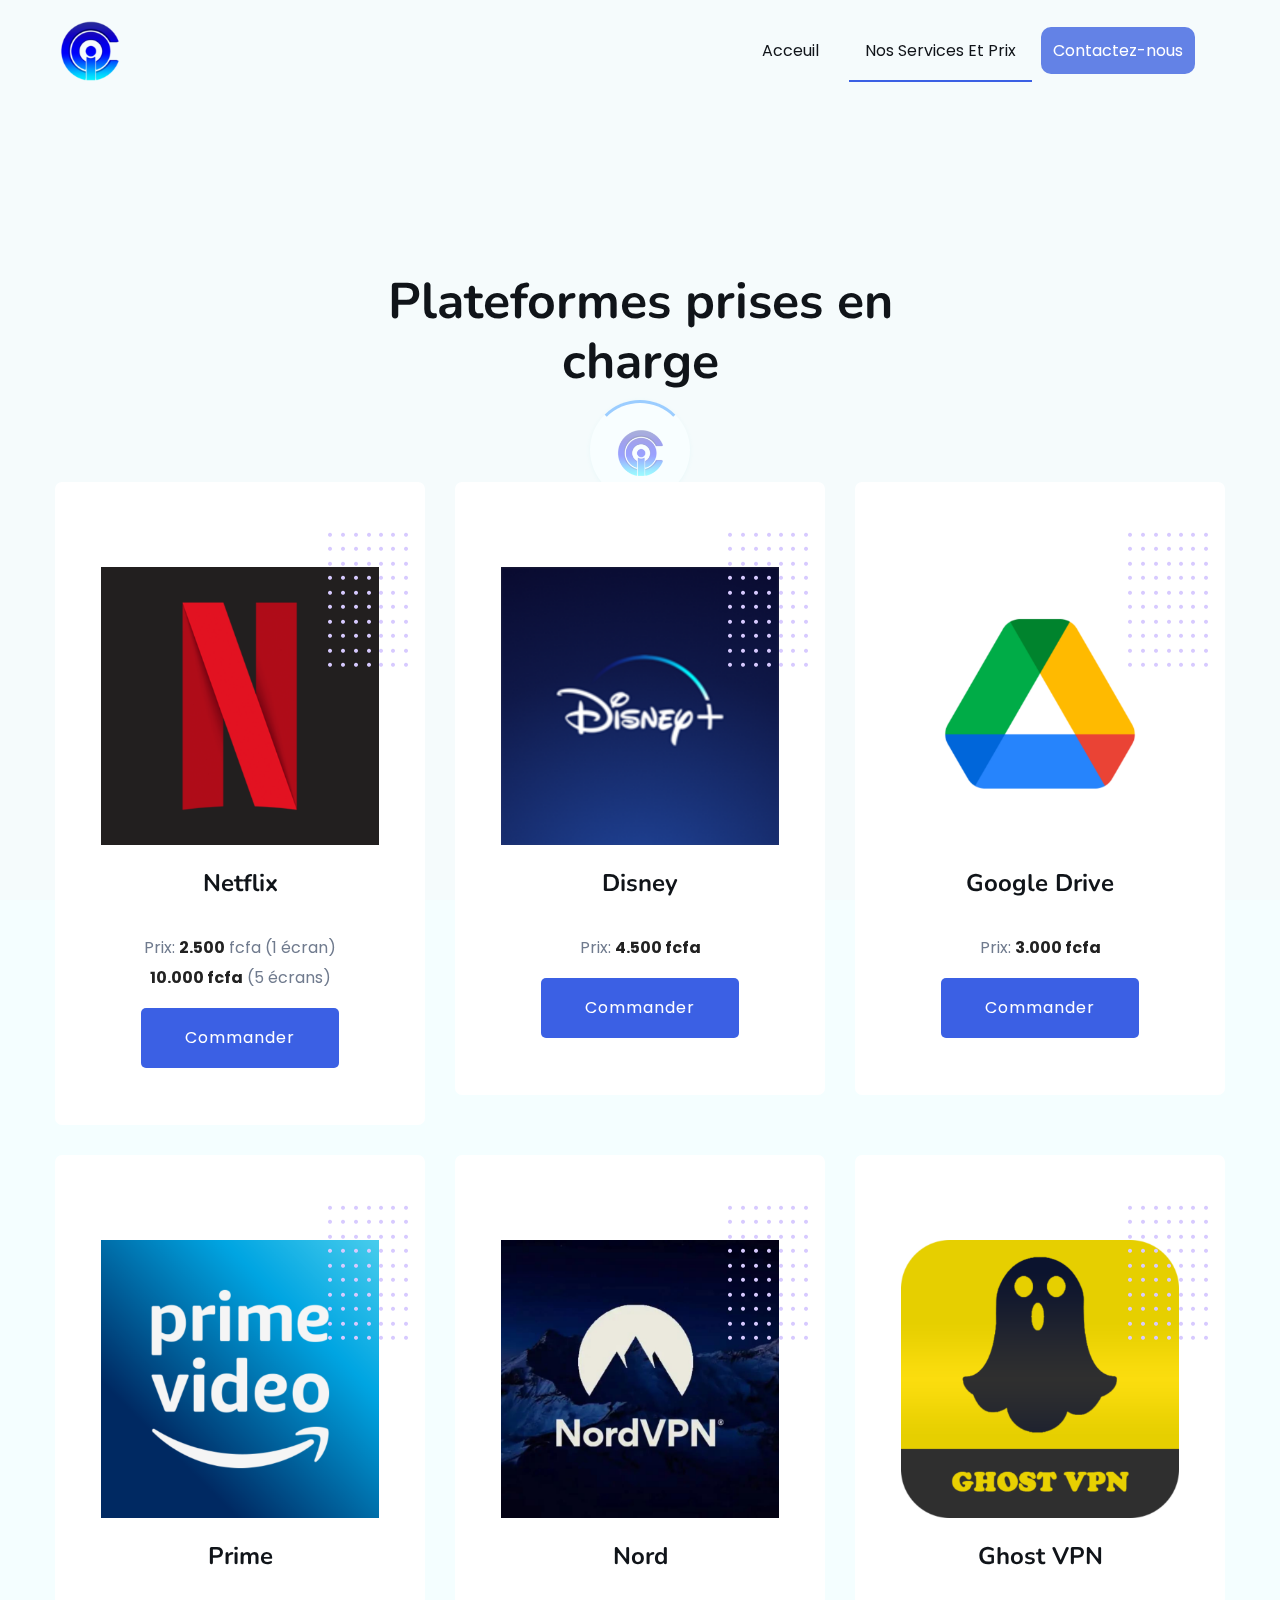
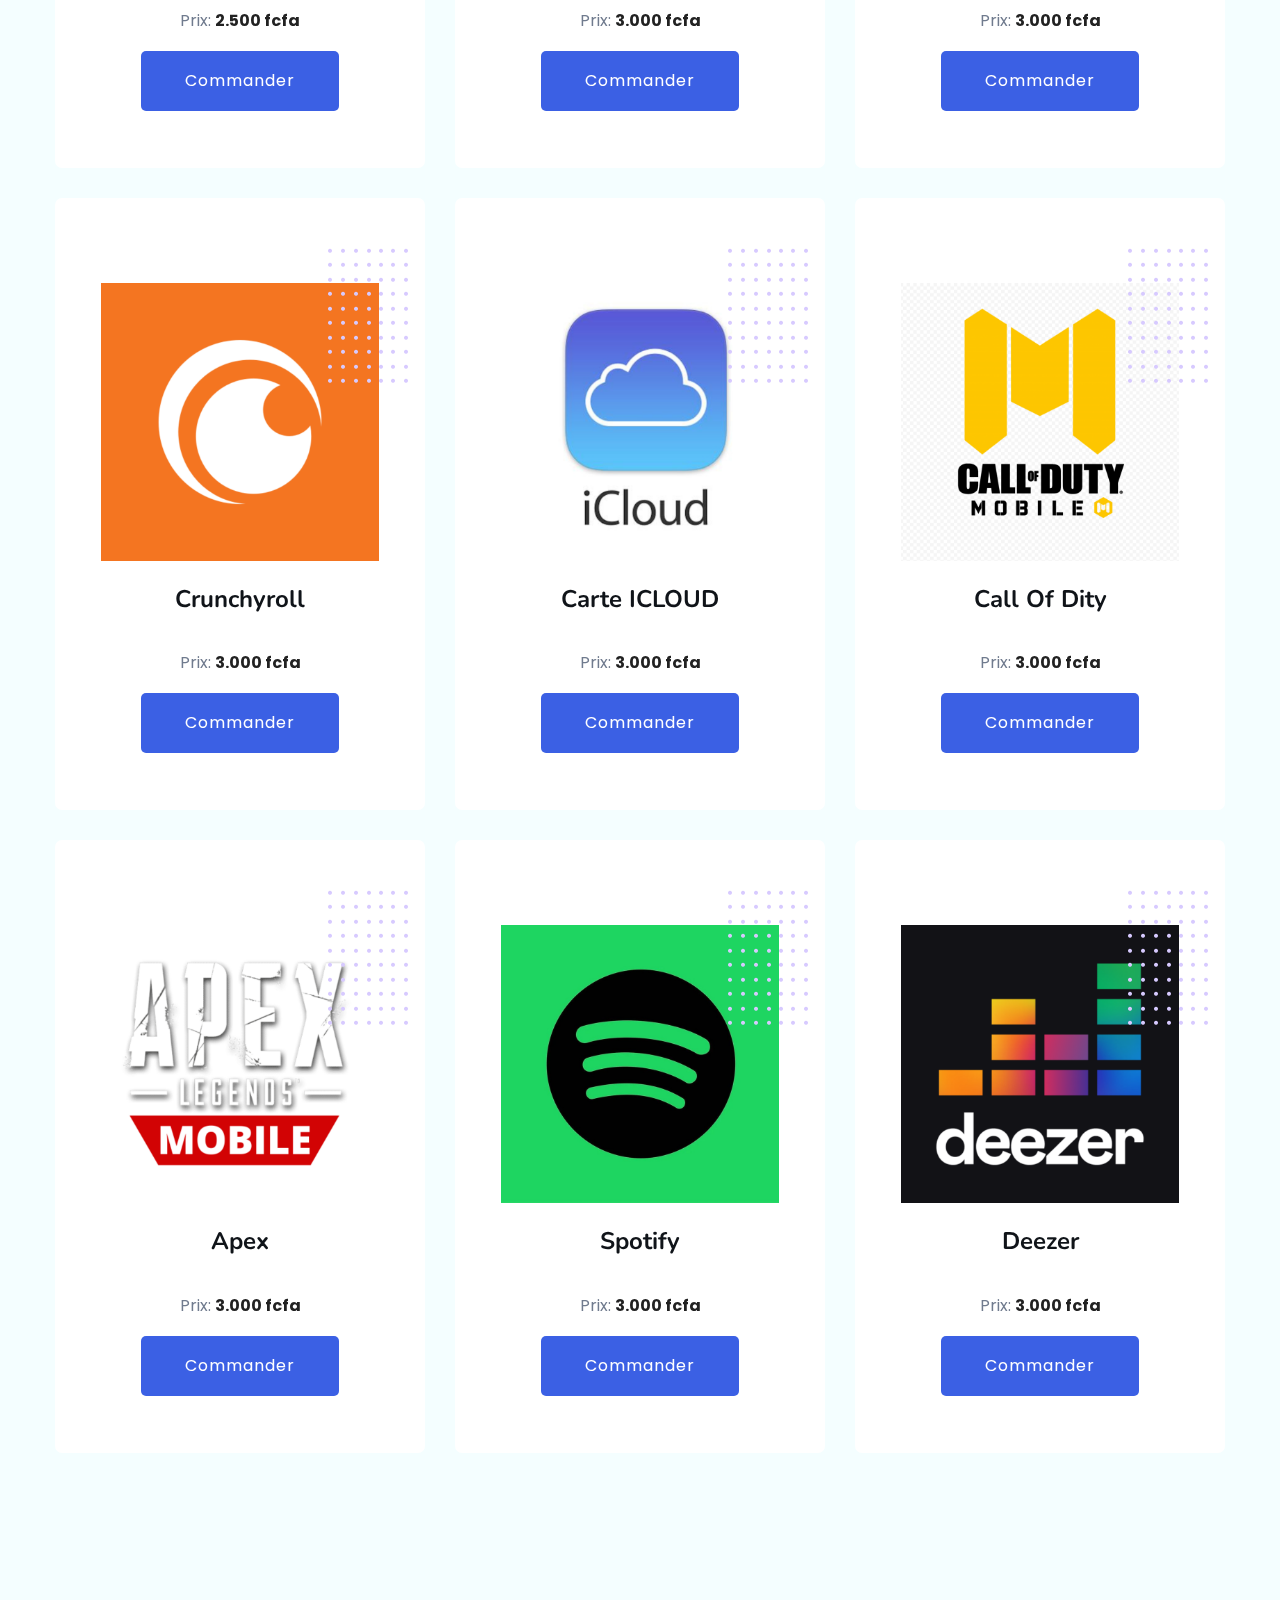
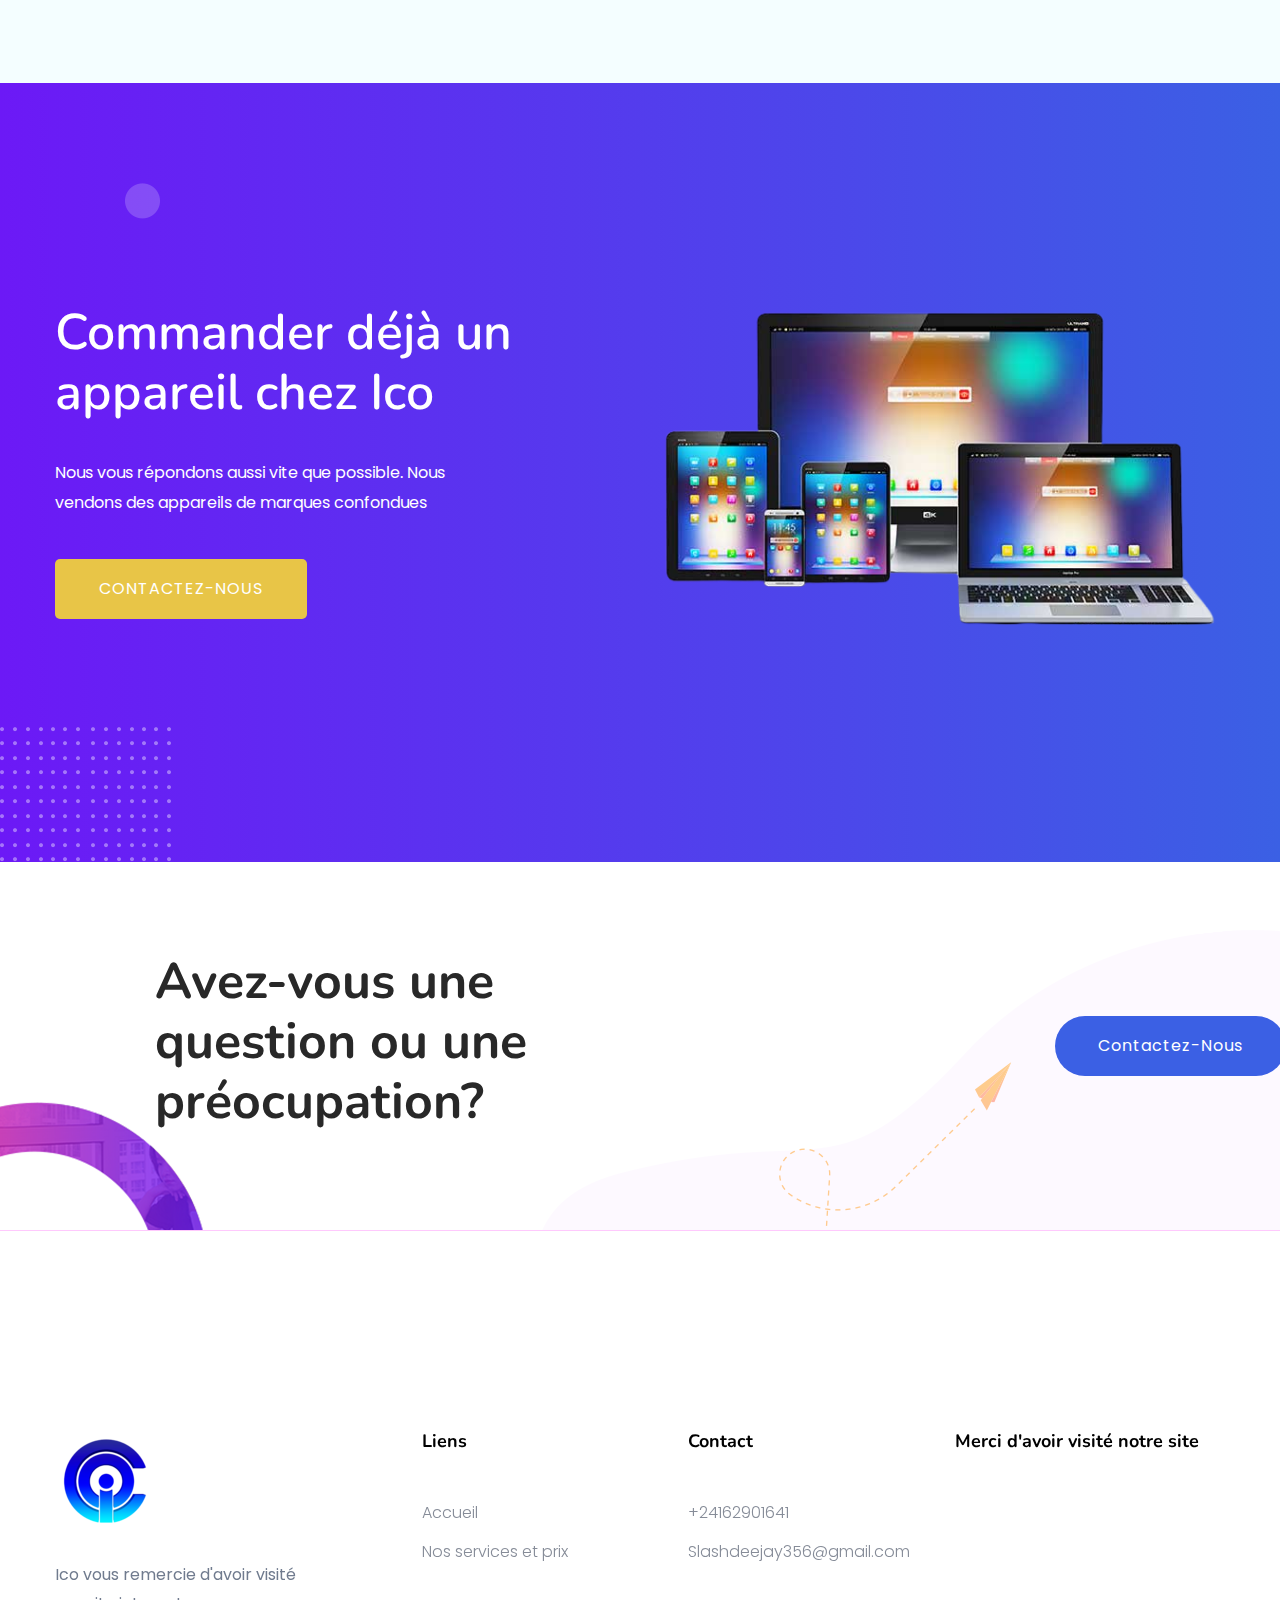
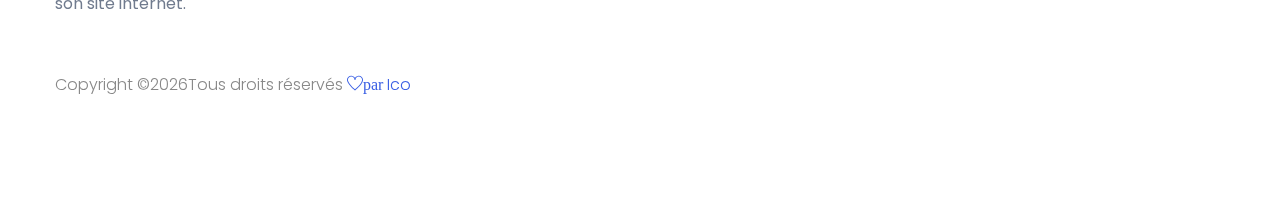
==== commit 86f56f16: "A" ====
--- a/services.html
+++ b/services.html
@@ -79,6 +79,7 @@
     </header>
 
     <main>
+      
 
         <!-- Services Area Start -->
         <section class="service-area sky-blue section-padding2">
@@ -87,6 +88,9 @@
                 <div class="row d-flex justify-content-center">
                     <div class="col-lg-6">
                         <div class="section-tittle text-center">
+                            <br>
+                            <br>
+                            <br>
                             <h2>Plateformes prises en charge</h2>
                         </div>
                     </div>
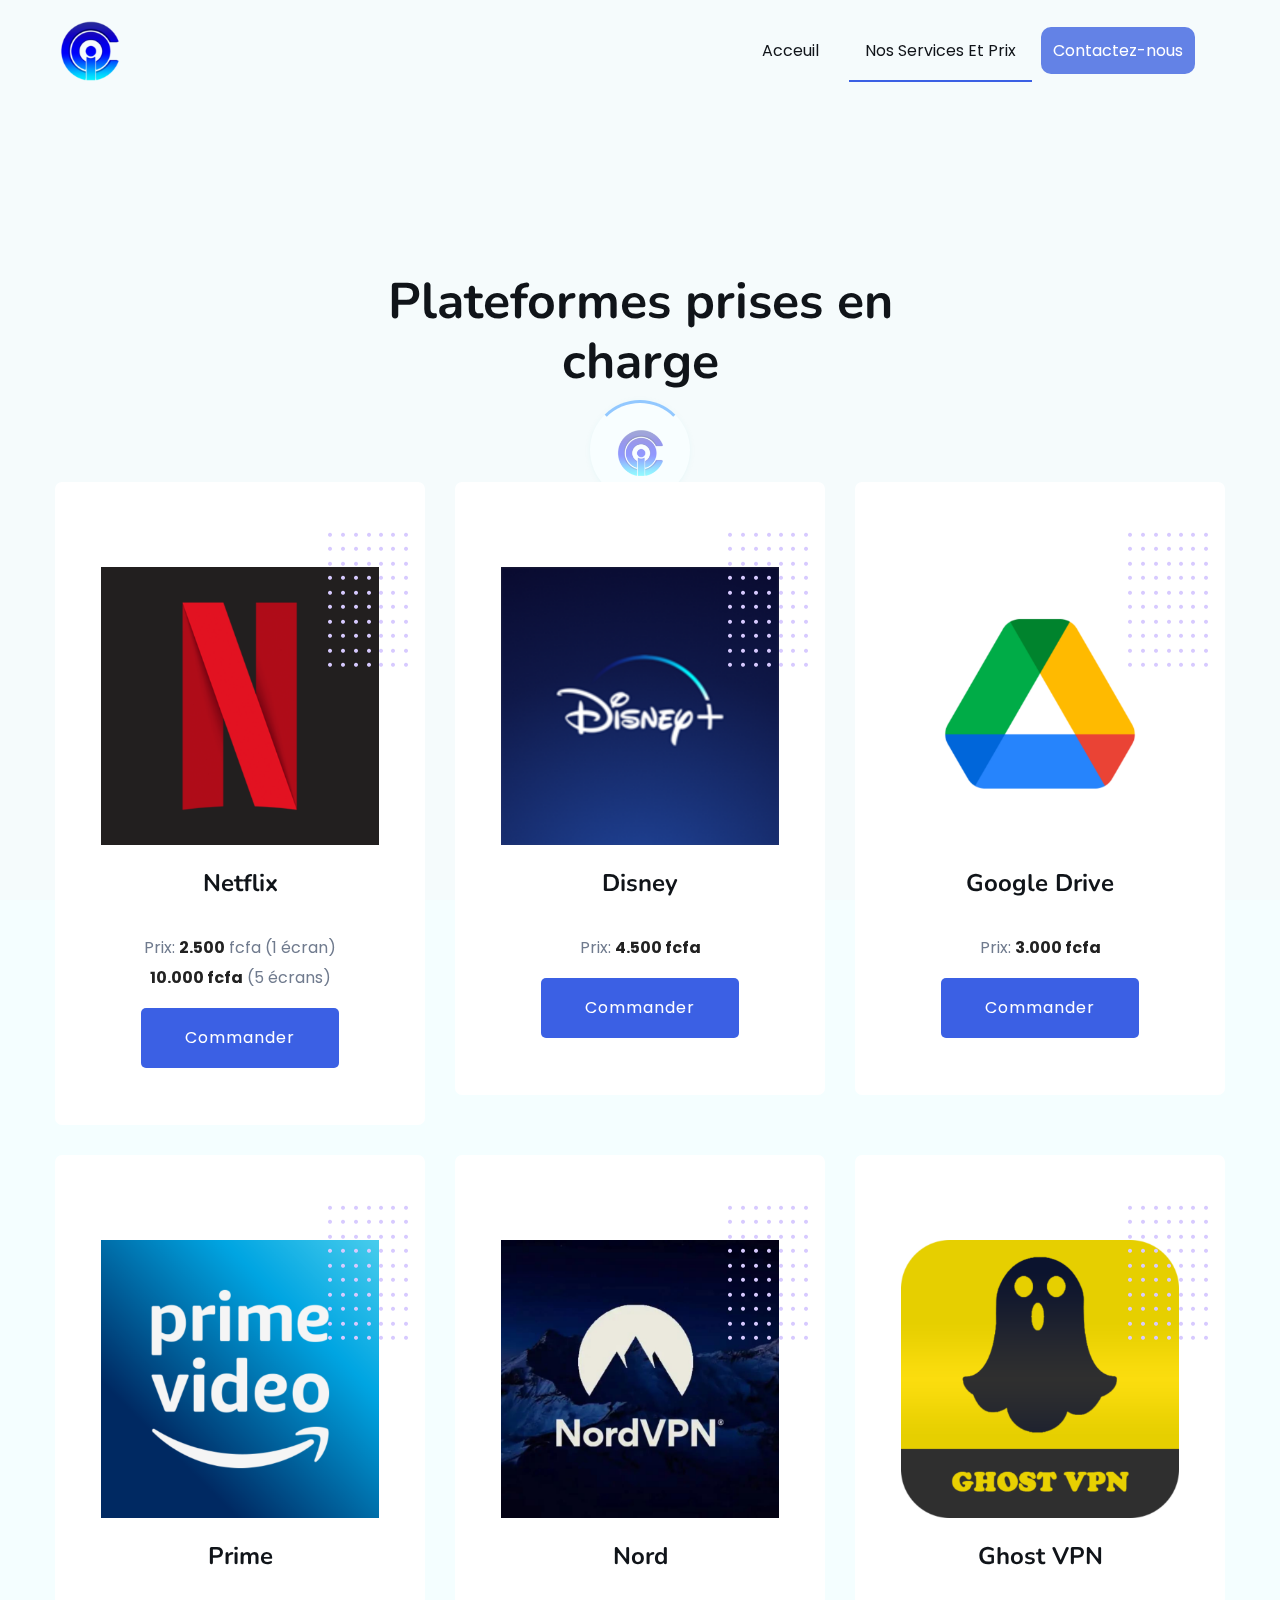
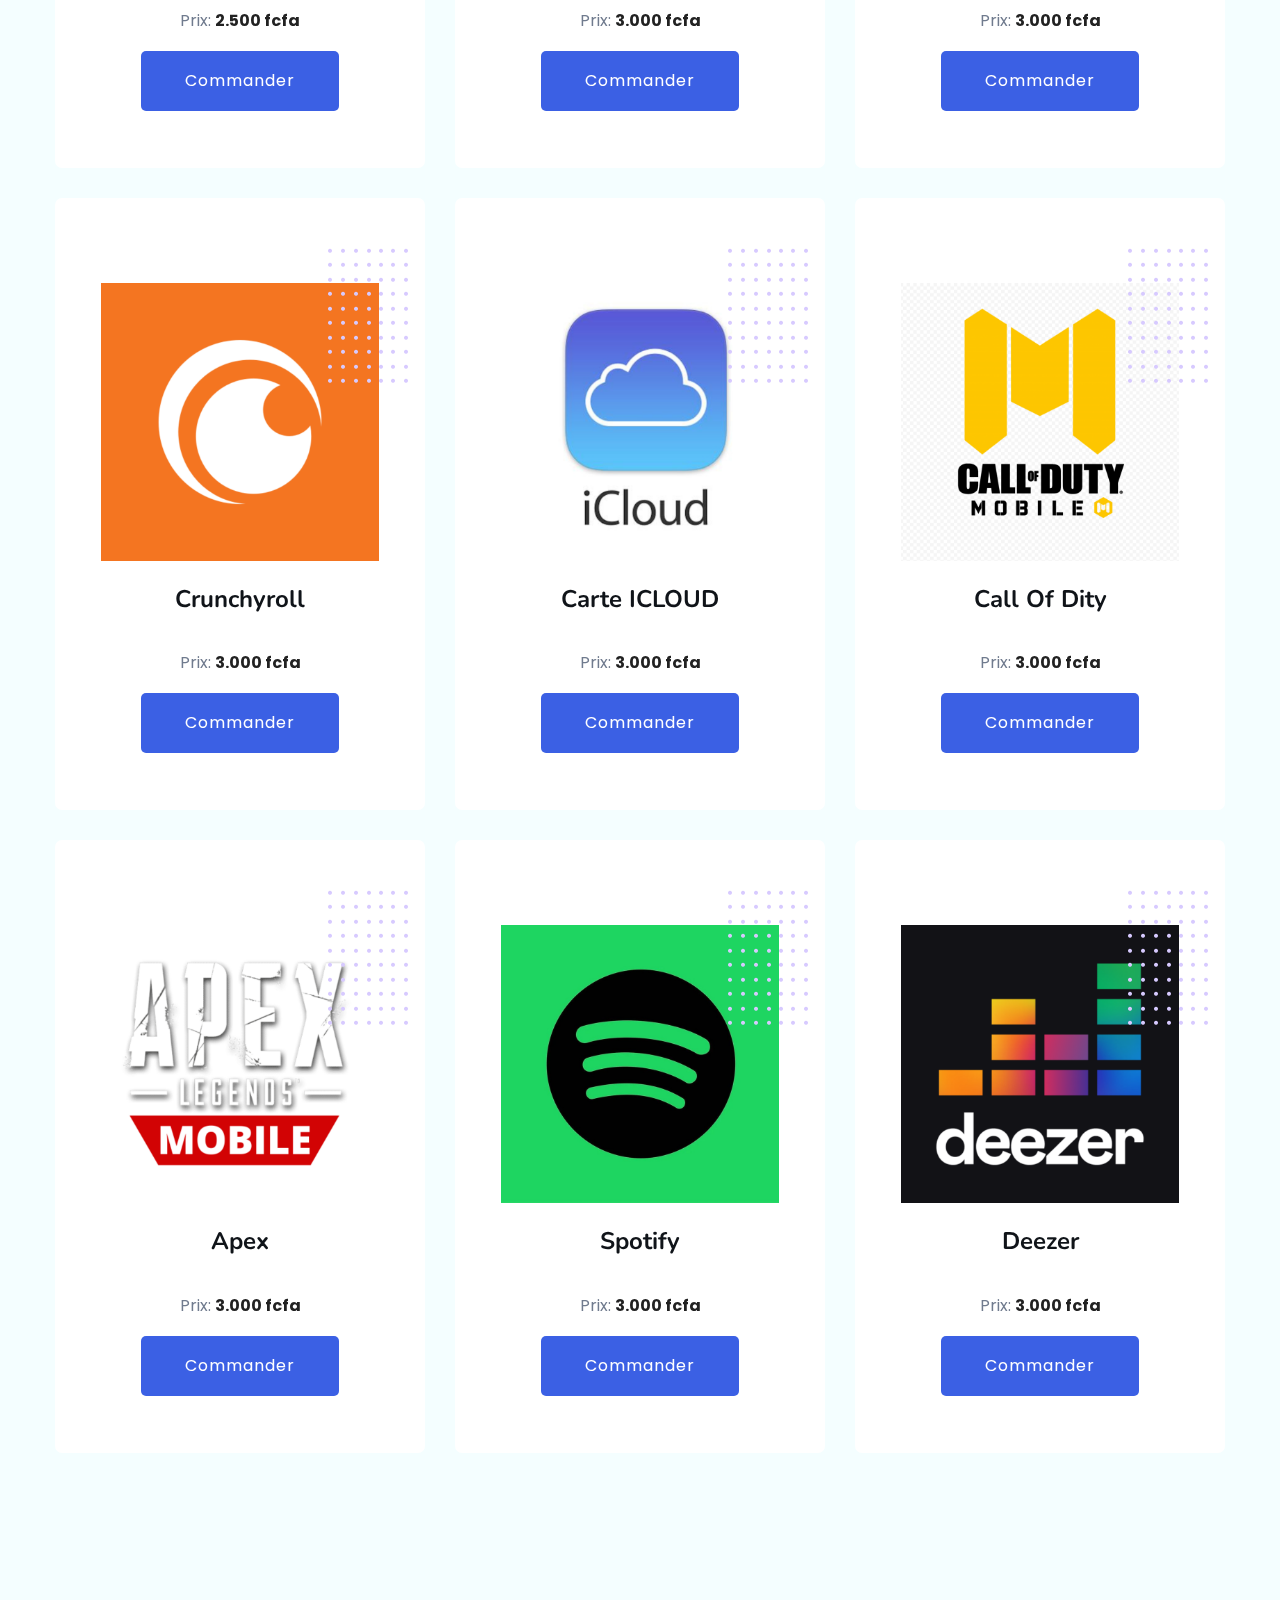
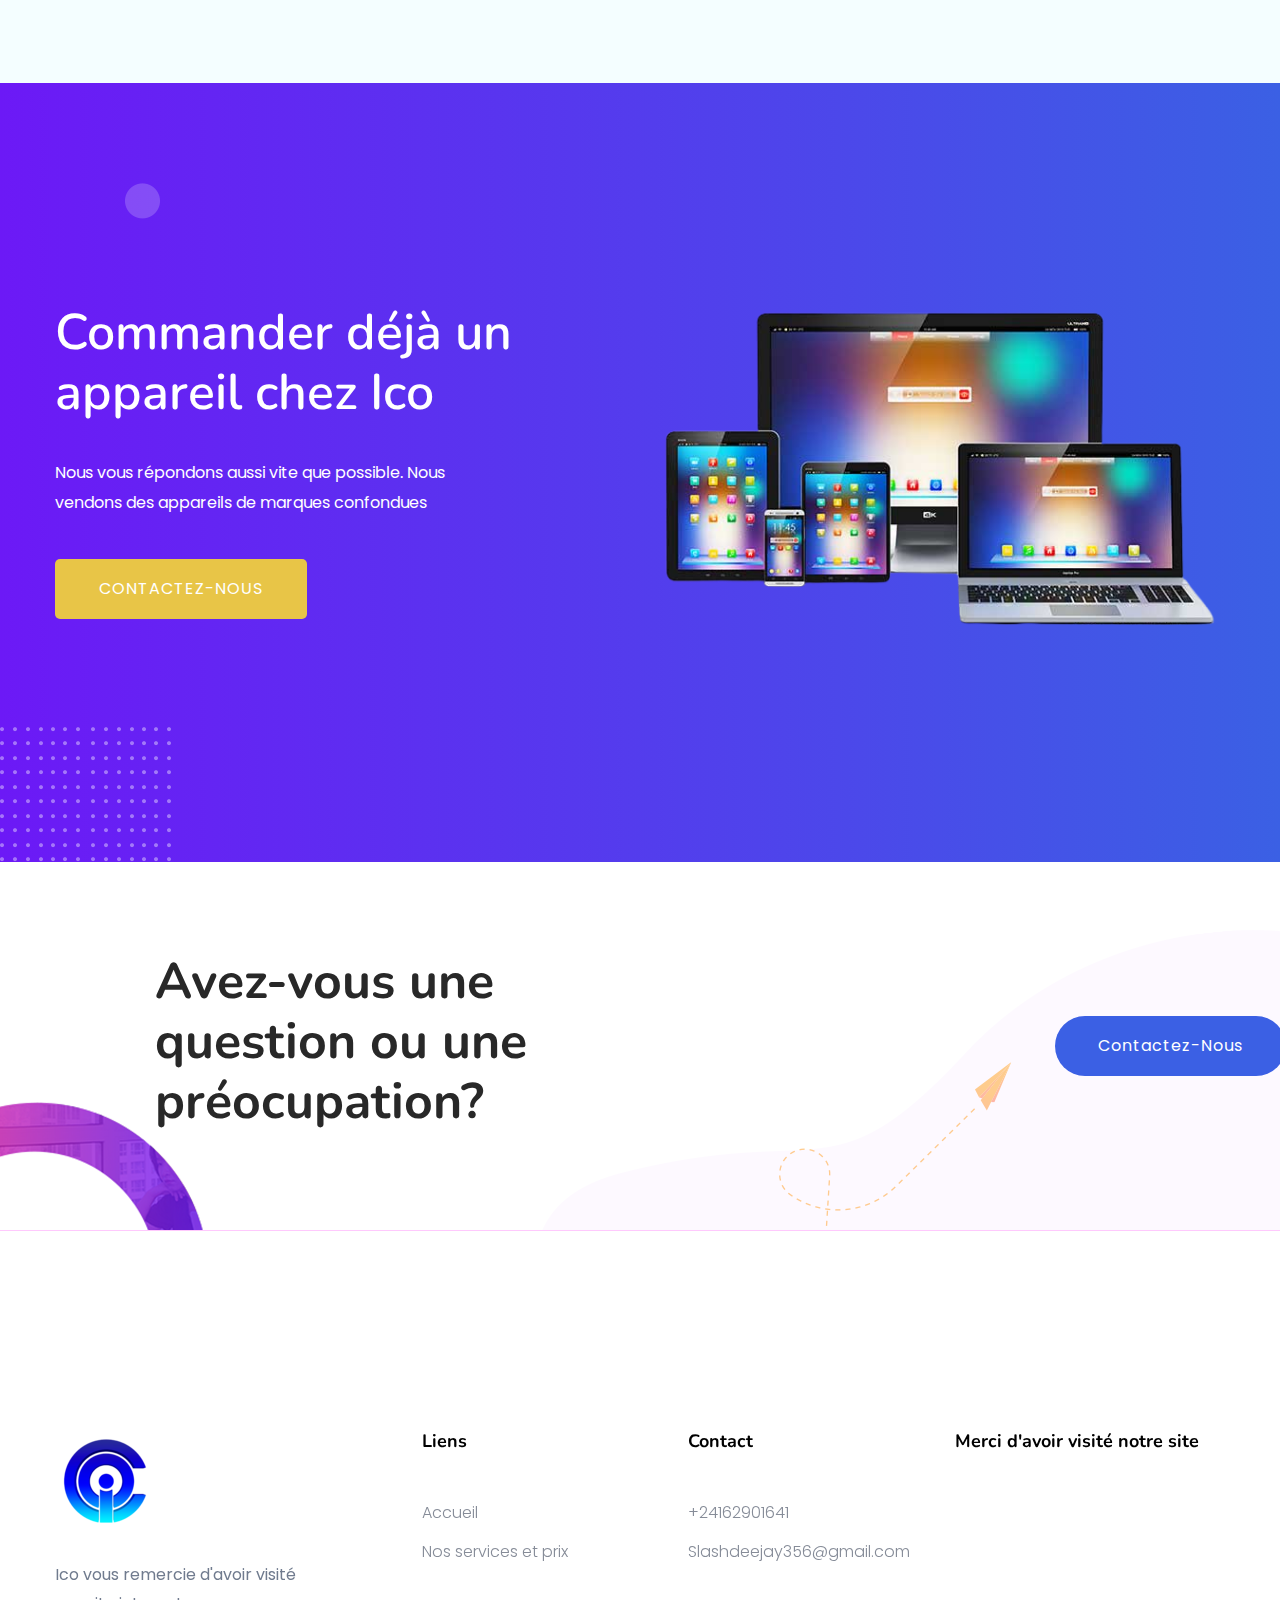
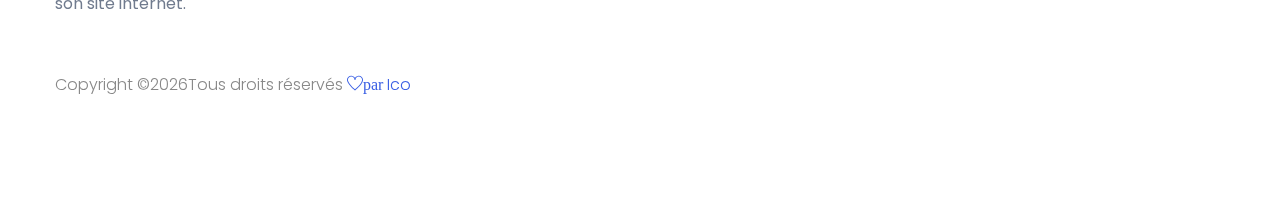
==== commit 8c4196c3: "A" ====
--- a/services.html
+++ b/services.html
@@ -3,8 +3,8 @@
     <head>
         <meta charset="utf-8">
         <meta http-equiv="x-ua-compatible" content="ie=edge">
-        <title>App Landing Template </title>
-        <meta name="description" content="">
+        <title>Bienvenue | chez Ico</title>
+        <meta name="description" content="Ico-Gabon pour vous servir">
         <meta name="viewport" content="width=device-width, initial-scale=1">
         <link rel="manifest" href="site.webmanifest">
 		<link rel="shortcut icon" type="image/x-icon" href="assets/img/favicon.ico">
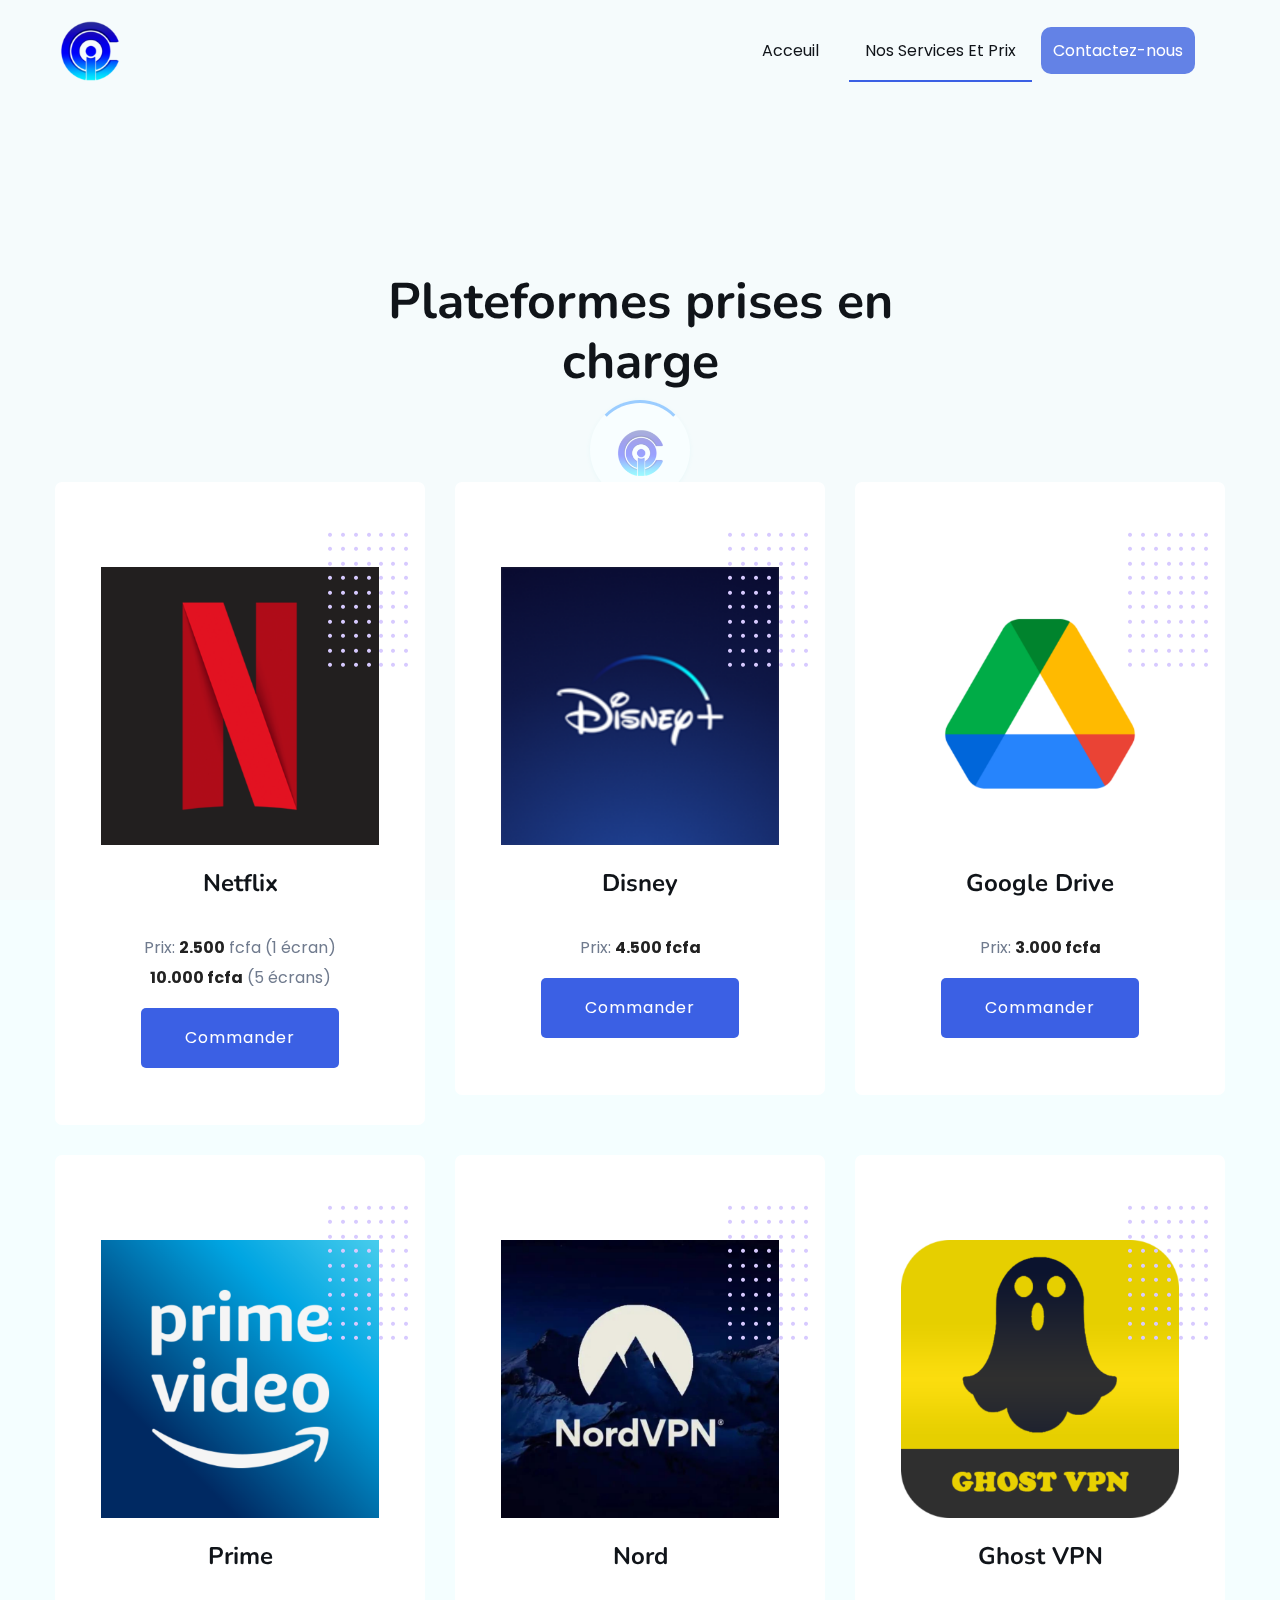
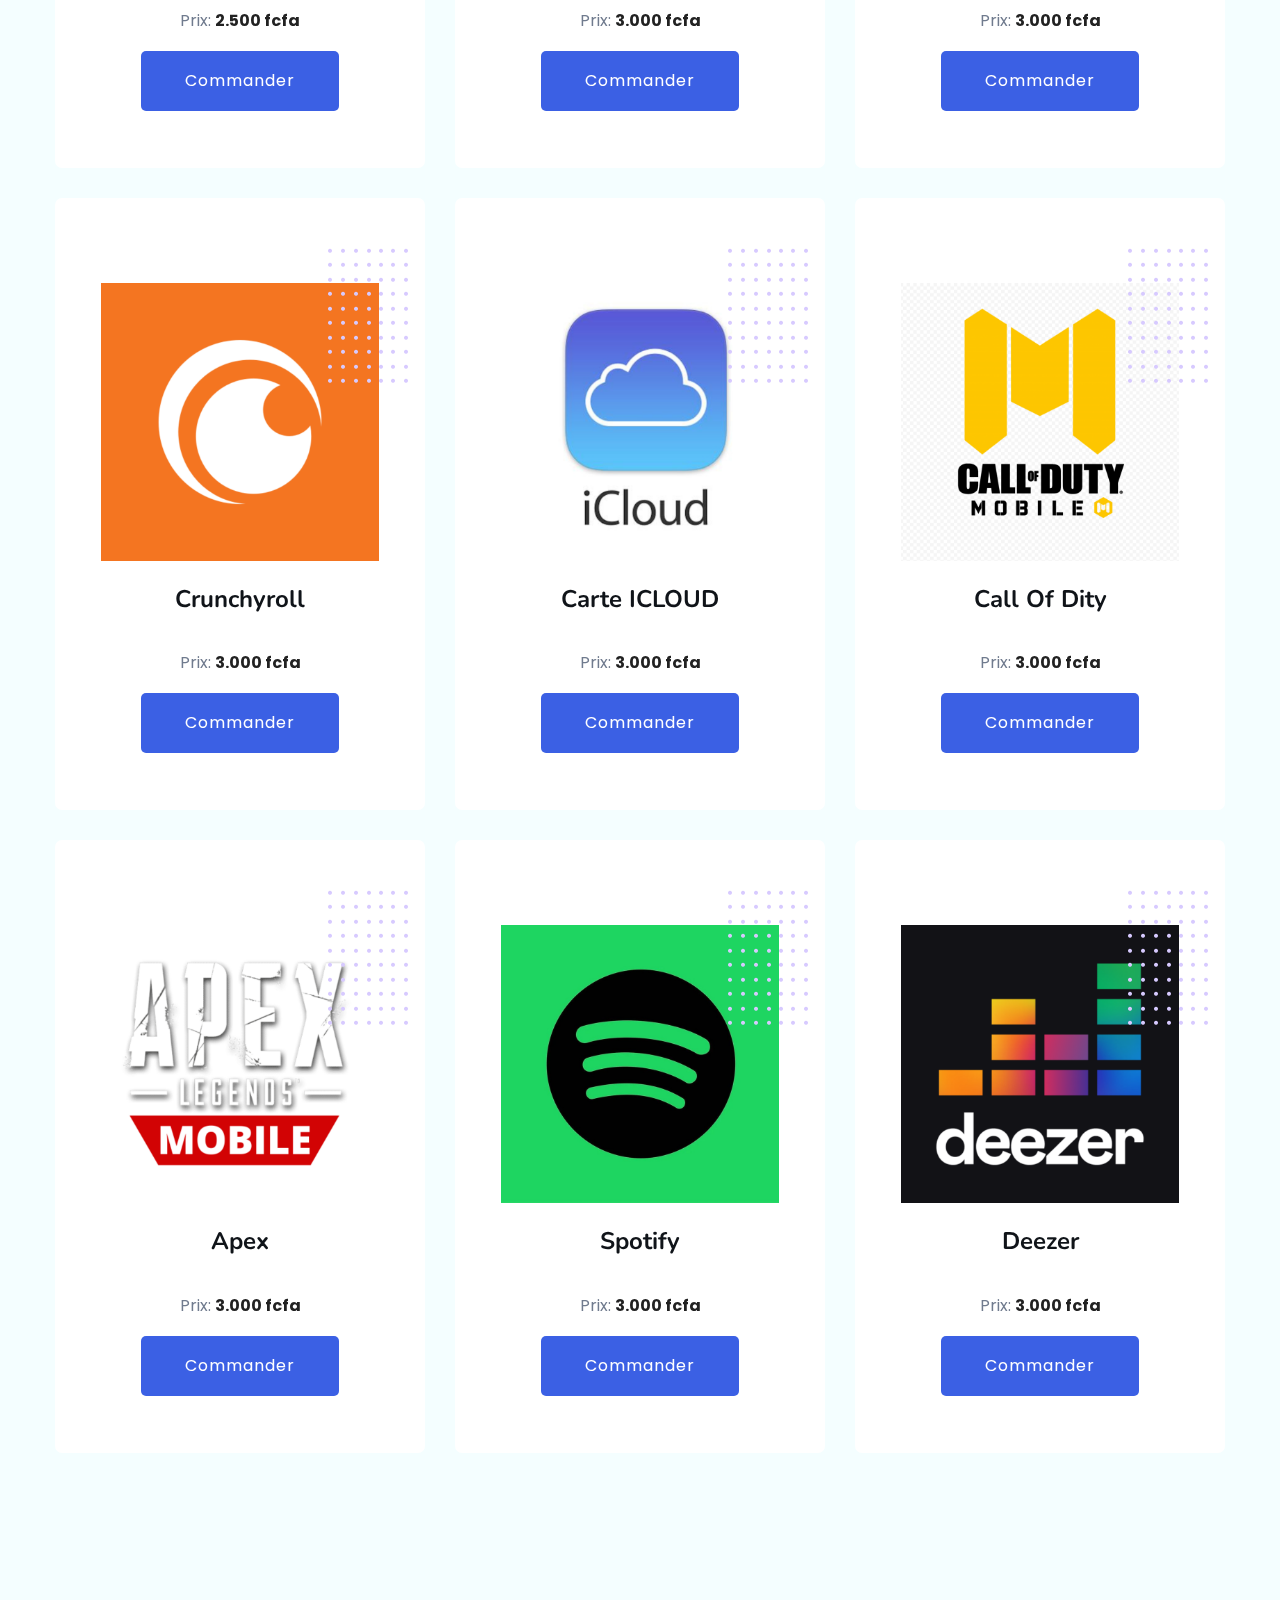
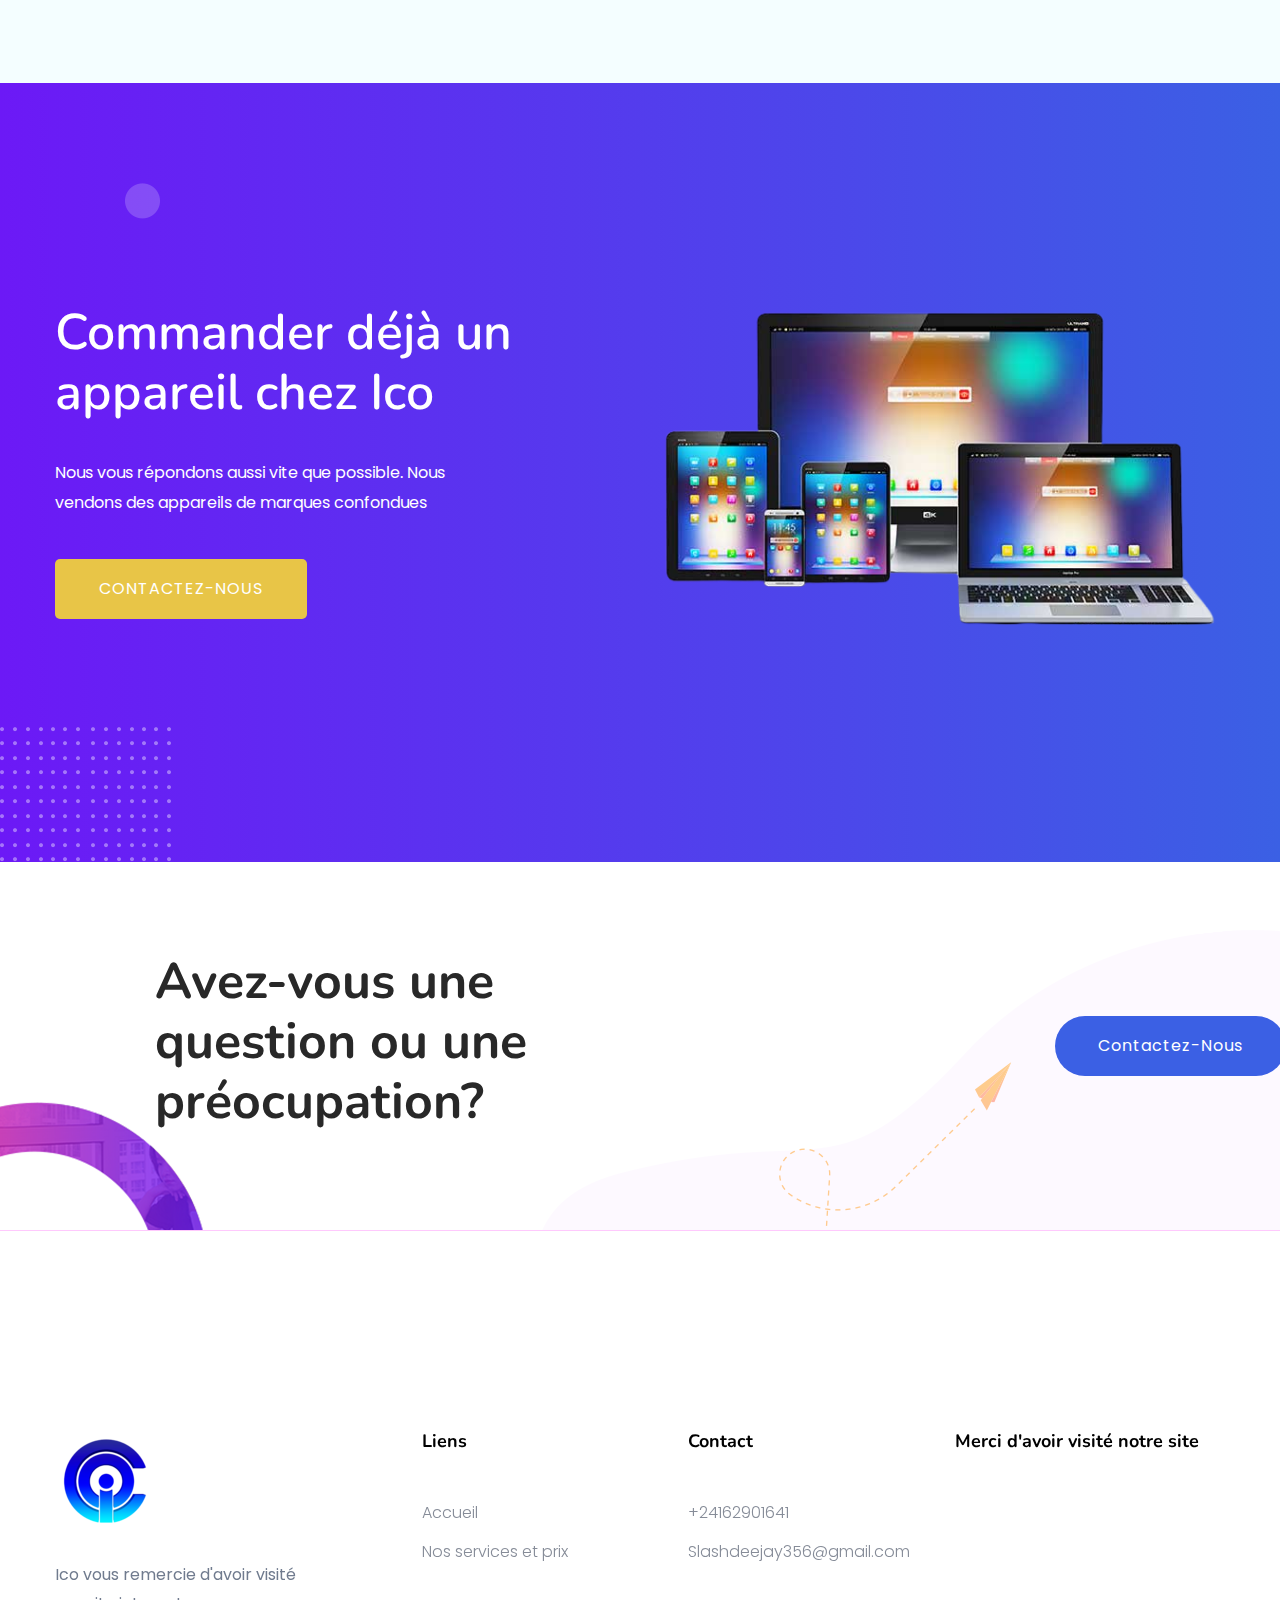
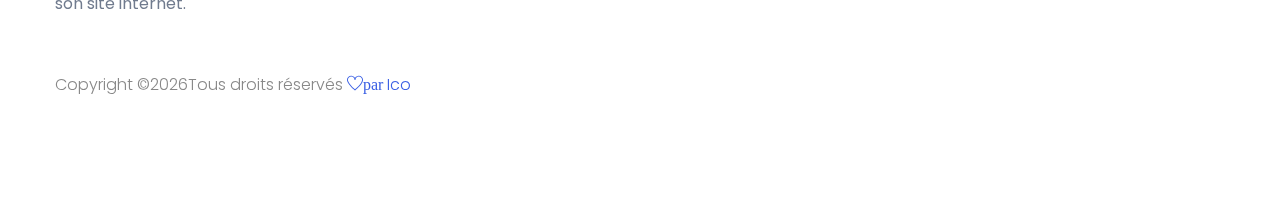
==== commit d77780ba: "A" ====
--- a/services.html
+++ b/services.html
@@ -7,7 +7,7 @@
         <meta name="description" content="Ico-Gabon pour vous servir">
         <meta name="viewport" content="width=device-width, initial-scale=1">
         <link rel="manifest" href="site.webmanifest">
-		<link rel="shortcut icon" type="image/x-icon" href="assets/img/favicon.ico">
+		<link rel="shortcut icon" type="image/x-icon" href="./assets/img/logo/logo.png">
 
 		<!-- CSS here -->
             <link rel="stylesheet" href="assets/css/bootstrap.min.css">
